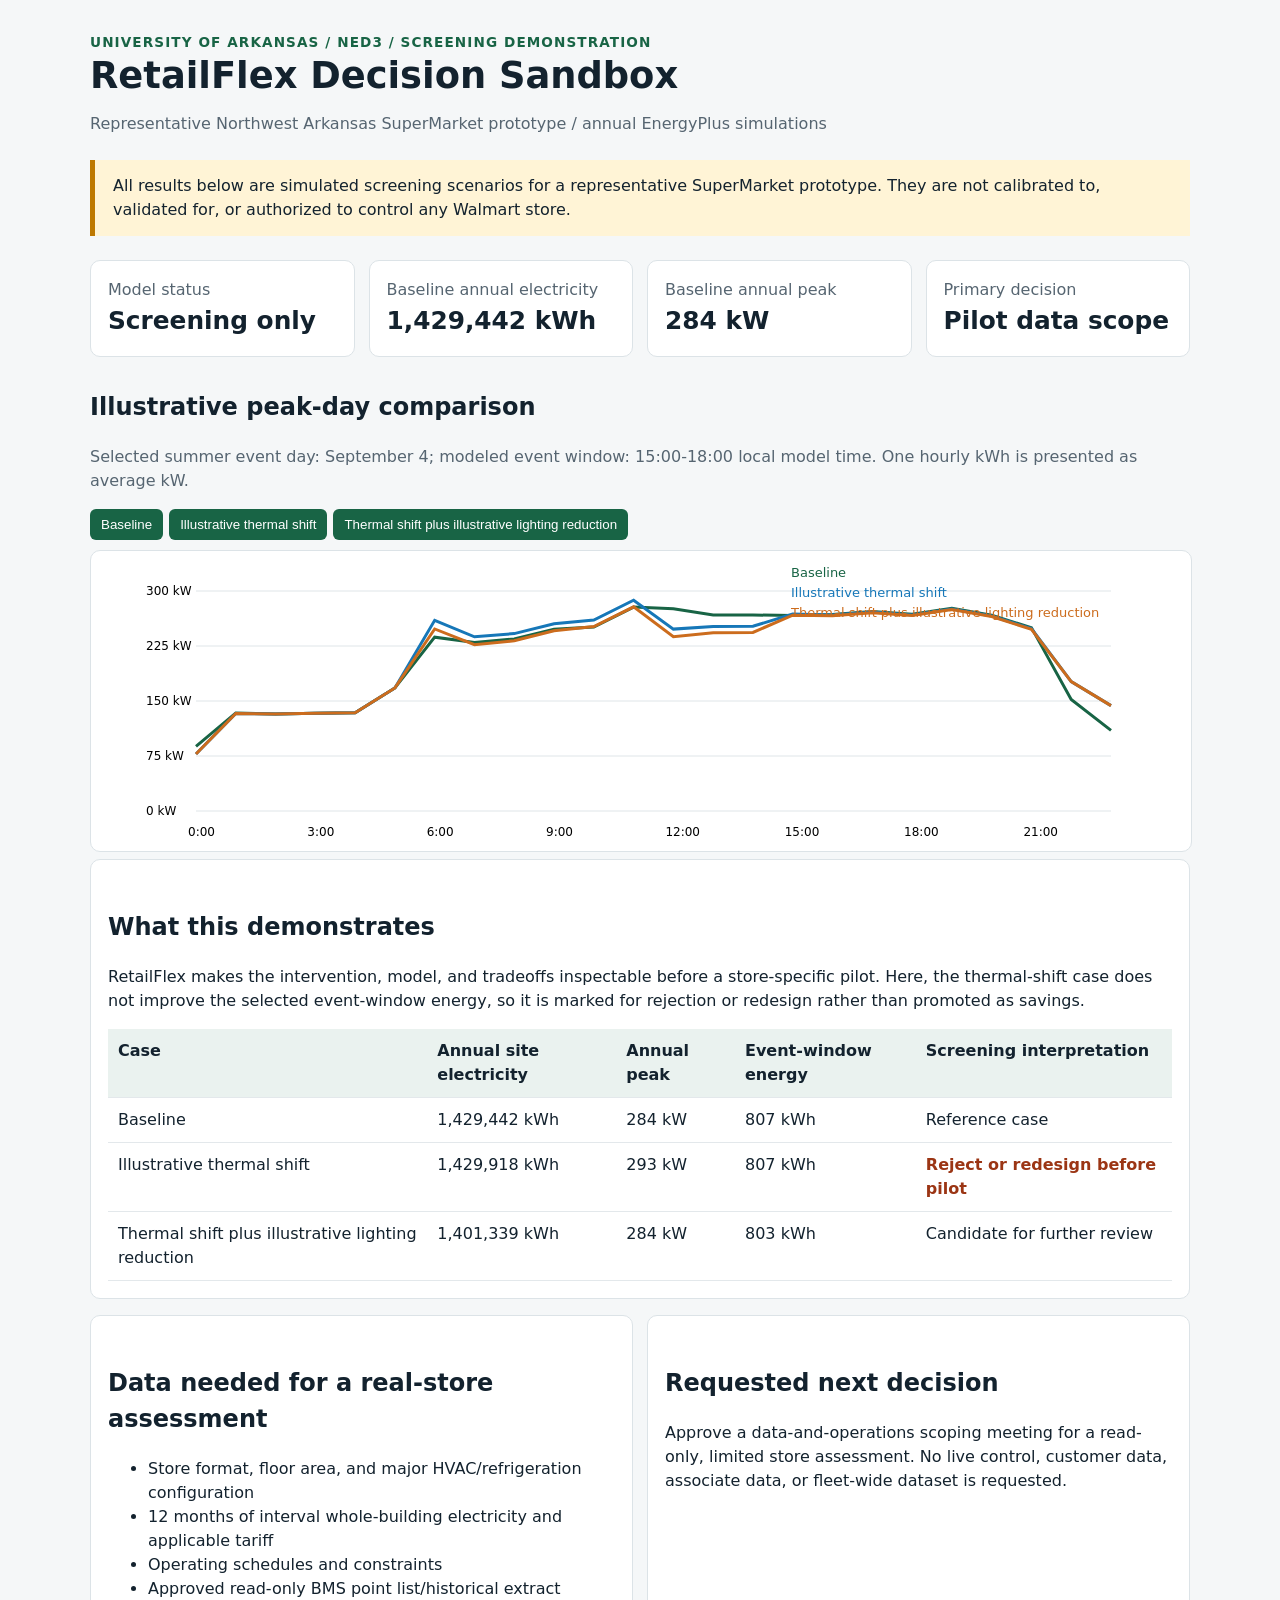
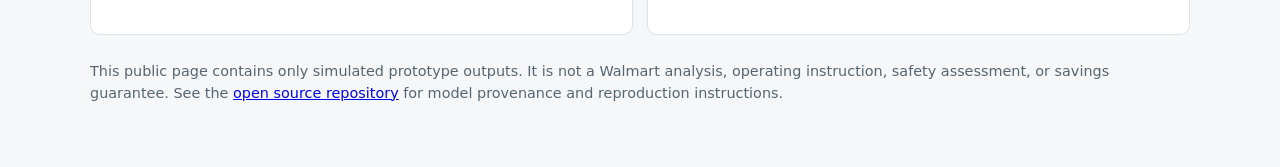
==== docs/index.html @ 2823b142 "Publish RetailFlex demo site" ====
<!doctype html>
<html lang="en">
<head>
  <meta charset="utf-8">
  <meta name="viewport" content="width=device-width, initial-scale=1">
  <title>RetailFlex Decision Sandbox</title>
  <style>
    :root { color-scheme: light; --green:#186445; --ink:#13222e; --muted:#566571; --amber:#fff4d6; }
    body { margin:0; background:#f5f7f8; color:var(--ink); font:16px/1.5 system-ui,sans-serif; }
    main { max-width:1100px; margin:auto; padding:32px 22px 48px; }
    .kicker { color:var(--green); font-size:.85rem; font-weight:700; letter-spacing:.08em; text-transform:uppercase; }
    h1 { font-size:2.3rem; line-height:1.1; margin:.2rem 0; } h2 { margin-top:2rem; }
    .muted { color:var(--muted); } .boundary { background:var(--amber); border-left:5px solid #bd7800; padding:14px 18px; margin:24px 0; }
    .grid { display:grid; grid-template-columns:repeat(auto-fit,minmax(210px,1fr)); gap:14px; }
    .card,.panel { background:#fff; border:1px solid #dce3e7; border-radius:10px; padding:17px; }
    .metric { font-size:1.55rem; font-weight:750; } table { width:100%; border-collapse:collapse; background:white; }
    th,td { padding:10px; vertical-align:top; border-bottom:1px solid #e3e8eb; text-align:left; } th { background:#eaf2ef; }
    .risk { color:#9b3514; font-weight:700; } svg { width:100%; height:300px; background:#fff; border:1px solid #dce3e7; border-radius:10px; }
    button { color:#fff; background:var(--green); border:0; border-radius:6px; padding:8px 11px; margin:0 6px 10px 0; cursor:pointer; }
    button.off { background:#789086; } .footer { color:var(--muted); font-size:.9rem; margin-top:26px; }
  </style>
</head>
<body>
<main>
  <div class="kicker">University of Arkansas / NED3 / screening demonstration</div>
  <h1>RetailFlex Decision Sandbox</h1>
  <p class="muted">Representative Northwest Arkansas SuperMarket prototype / annual EnergyPlus simulations</p>
  <div class="boundary">All results below are simulated screening scenarios for a representative SuperMarket prototype. They are not calibrated to, validated for, or authorized to control any Walmart store.</div>
  <section class="grid" id="cards"></section>
  <h2>Illustrative peak-day comparison</h2>
  <p class="muted">Selected summer event day: September 4; modeled event window: 15:00-18:00 local model time. One hourly kWh is presented as average kW.</p>
  <div id="toggles"></div><svg id="chart" viewBox="0 0 1000 300" role="img" aria-label="Hourly facility electricity comparison"></svg>
  <section class="panel"><h2>What this demonstrates</h2><p>RetailFlex makes the intervention, model, and tradeoffs inspectable before a store-specific pilot. Here, the thermal-shift case does not improve the selected event-window energy, so it is marked for rejection or redesign rather than promoted as savings.</p>
  <table><thead><tr><th>Case</th><th>Annual site electricity</th><th>Annual peak</th><th>Event-window energy</th><th>Screening interpretation</th></tr></thead><tbody id="rows"></tbody></table></section>
  <section class="grid" style="margin-top:16px"><div class="panel"><h2>Data needed for a real-store assessment</h2><ul><li>Store format, floor area, and major HVAC/refrigeration configuration</li><li>12 months of interval whole-building electricity and applicable tariff</li><li>Operating schedules and constraints</li><li>Approved read-only BMS point list/historical extract</li></ul></div><div class="panel"><h2>Requested next decision</h2><p>Approve a data-and-operations scoping meeting for a read-only, limited store assessment. No live control, customer data, associate data, or fleet-wide dataset is requested.</p></div></section>
  <p class="footer">This public page contains only simulated prototype outputs. It is not a Walmart analysis, operating instruction, safety assessment, or savings guarantee. See the <a href="https://github.com/UARK-NED3/RetailFlex-Open">open source repository</a> for model provenance and reproduction instructions.</p>
</main>
<script>
const cases=[
 {id:'baseline',label:'Baseline',annual:1429442.24,peak:284.33,event:806.69,data:[88.25,133.70,132.40,133.21,133.96,167.82,237.03,229.75,234.59,247.85,250.91,278.08,275.76,267.27,267.28,266.54,267.95,272.20,268.40,276.53,266.82,250.04,152.05,109.98]},
 {id:'thermal',label:'Illustrative thermal shift',annual:1429918.24,peak:293.30,event:807.03,data:[77.79,132.96,132.38,133.19,133.95,167.80,260.00,237.53,241.89,255.38,260.46,287.46,248.05,251.48,251.89,268.49,267.34,271.20,267.38,275.57,265.92,248.69,176.48,143.71]},
 {id:'combined',label:'Thermal shift plus illustrative lighting reduction',annual:1401339.09,peak:284.20,event:803.38,data:[77.78,132.93,132.36,133.17,133.93,167.78,248.21,226.69,232.18,245.73,251.45,278.36,237.67,243.05,243.53,267.00,266.20,270.18,266.46,274.73,265.28,247.73,176.45,143.68]}
];
const fmt=n=>n.toLocaleString(undefined,{maximumFractionDigits:0}); const baseline=cases[0]; let shown=new Set(cases.map(x=>x.id));
document.querySelector('#cards').innerHTML=`<div class="card"><div class="muted">Model status</div><div class="metric">Screening only</div></div><div class="card"><div class="muted">Baseline annual electricity</div><div class="metric">${fmt(baseline.annual)} kWh</div></div><div class="card"><div class="muted">Baseline annual peak</div><div class="metric">${fmt(baseline.peak)} kW</div></div><div class="card"><div class="muted">Primary decision</div><div class="metric">Pilot data scope</div></div>`;
const verdict=c=>c.id==='baseline'?'Reference case':c.event<baseline.event?'Candidate for further review':'Reject or redesign before pilot';
document.querySelector('#rows').innerHTML=cases.map(c=>`<tr><td>${c.label}</td><td>${fmt(c.annual)} kWh</td><td>${fmt(c.peak)} kW</td><td>${fmt(c.event)} kWh</td><td class="${verdict(c).startsWith('Reject')?'risk':''}">${verdict(c)}</td></tr>`).join('');
const colors=['#186445','#1677b8','#cc6c1d']; function draw(){document.querySelector('#toggles').innerHTML=cases.map((c,i)=>`<button class="${shown.has(c.id)?'':'off'}" onclick="toggleCase('${c.id}')">${c.label}</button>`).join(''); let svg=''; const max=300; for(let y=0;y<=300;y+=75){let py=260-y/max*220;svg+=`<line x1="55" y1="${py}" x2="970" y2="${py}" stroke="#dfe5e8"/><text x="5" y="${py+4}" font-size="12">${y} kW</text>`} for(let h=0;h<24;h+=3){let x=55+h/23*915;svg+=`<text x="${x-8}" y="285" font-size="12">${h}:00</text>`} cases.forEach((c,i)=>{if(!shown.has(c.id))return;const points=c.data.map((v,h)=>`${55+h/23*915},${260-v/max*220}`).join(' ');svg+=`<polyline points="${points}" fill="none" stroke="${colors[i]}" stroke-width="3"/><text x="650" y="${26+i*20}" fill="${colors[i]}" font-size="13">${c.label}</text>`});document.querySelector('#chart').innerHTML=svg;} window.toggleCase=id=>{shown.has(id)?shown.delete(id):shown.add(id);draw()};draw();
</script>
</body></html>
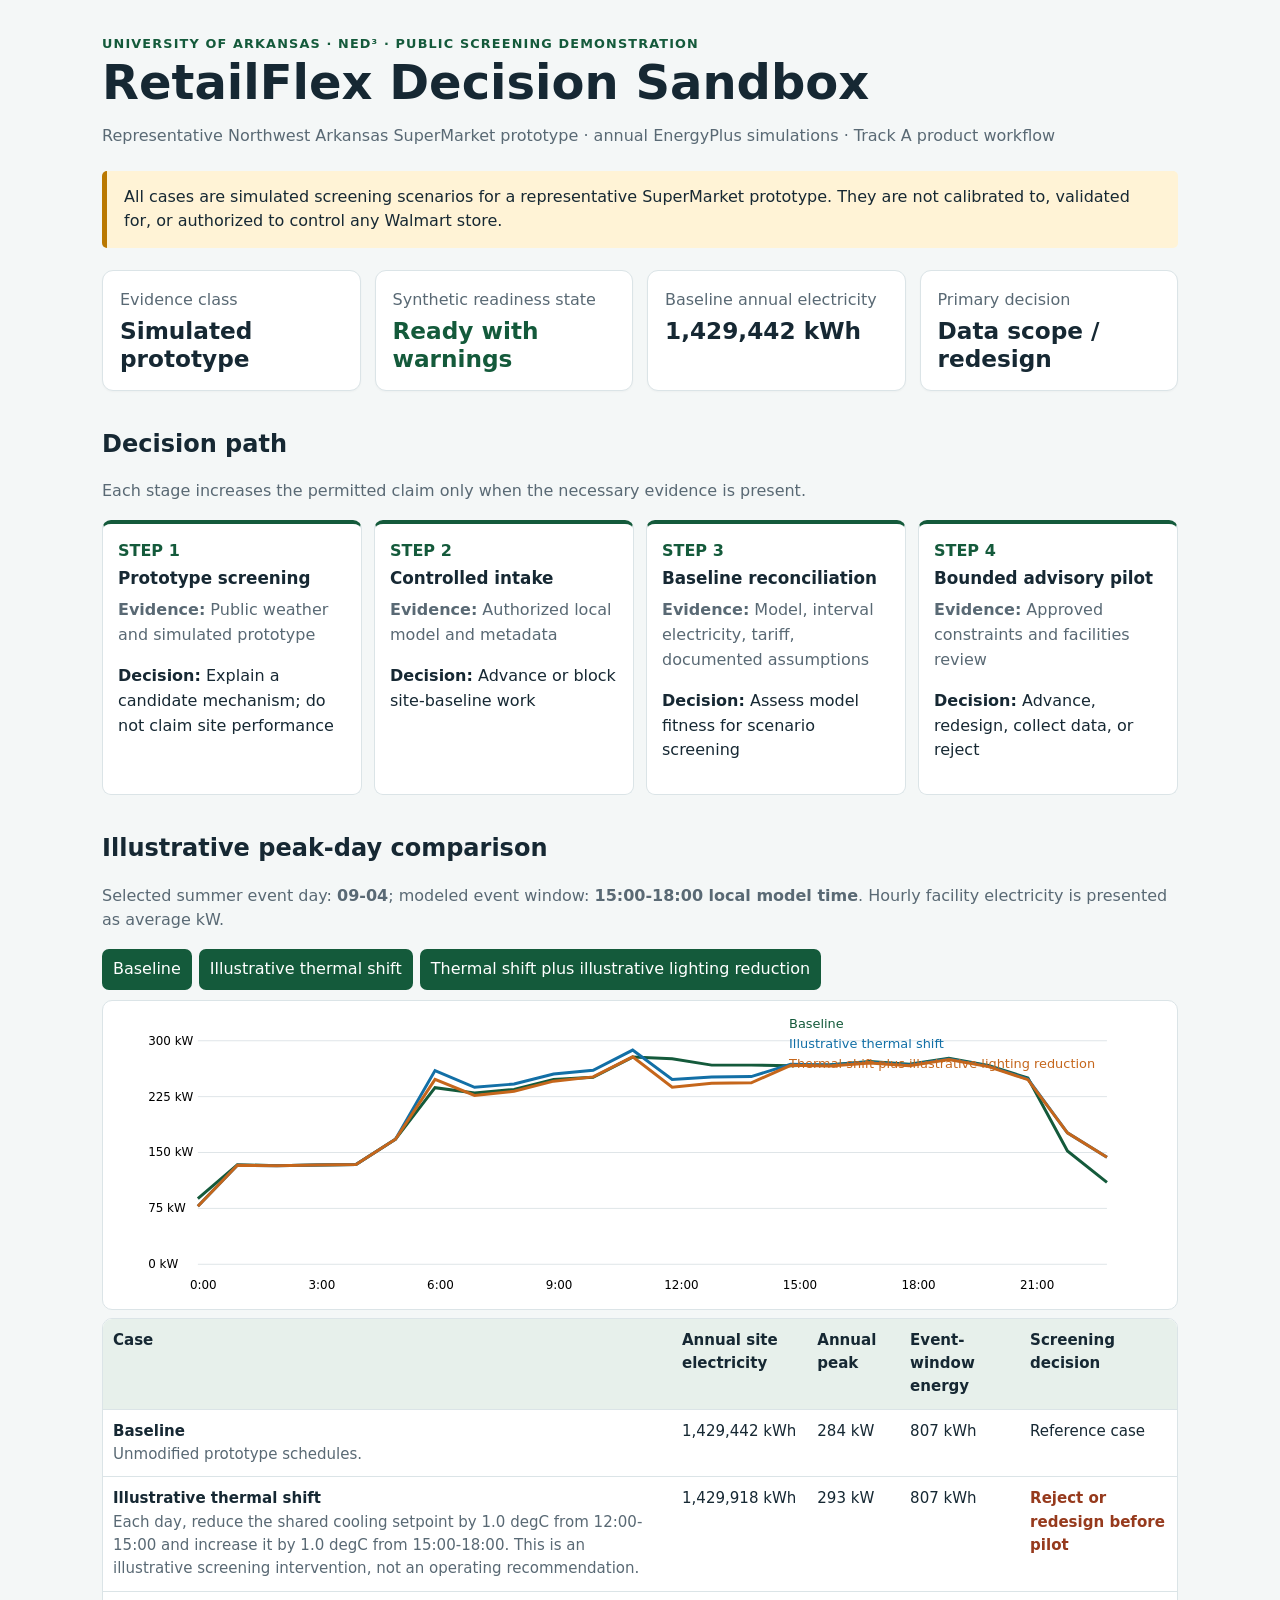
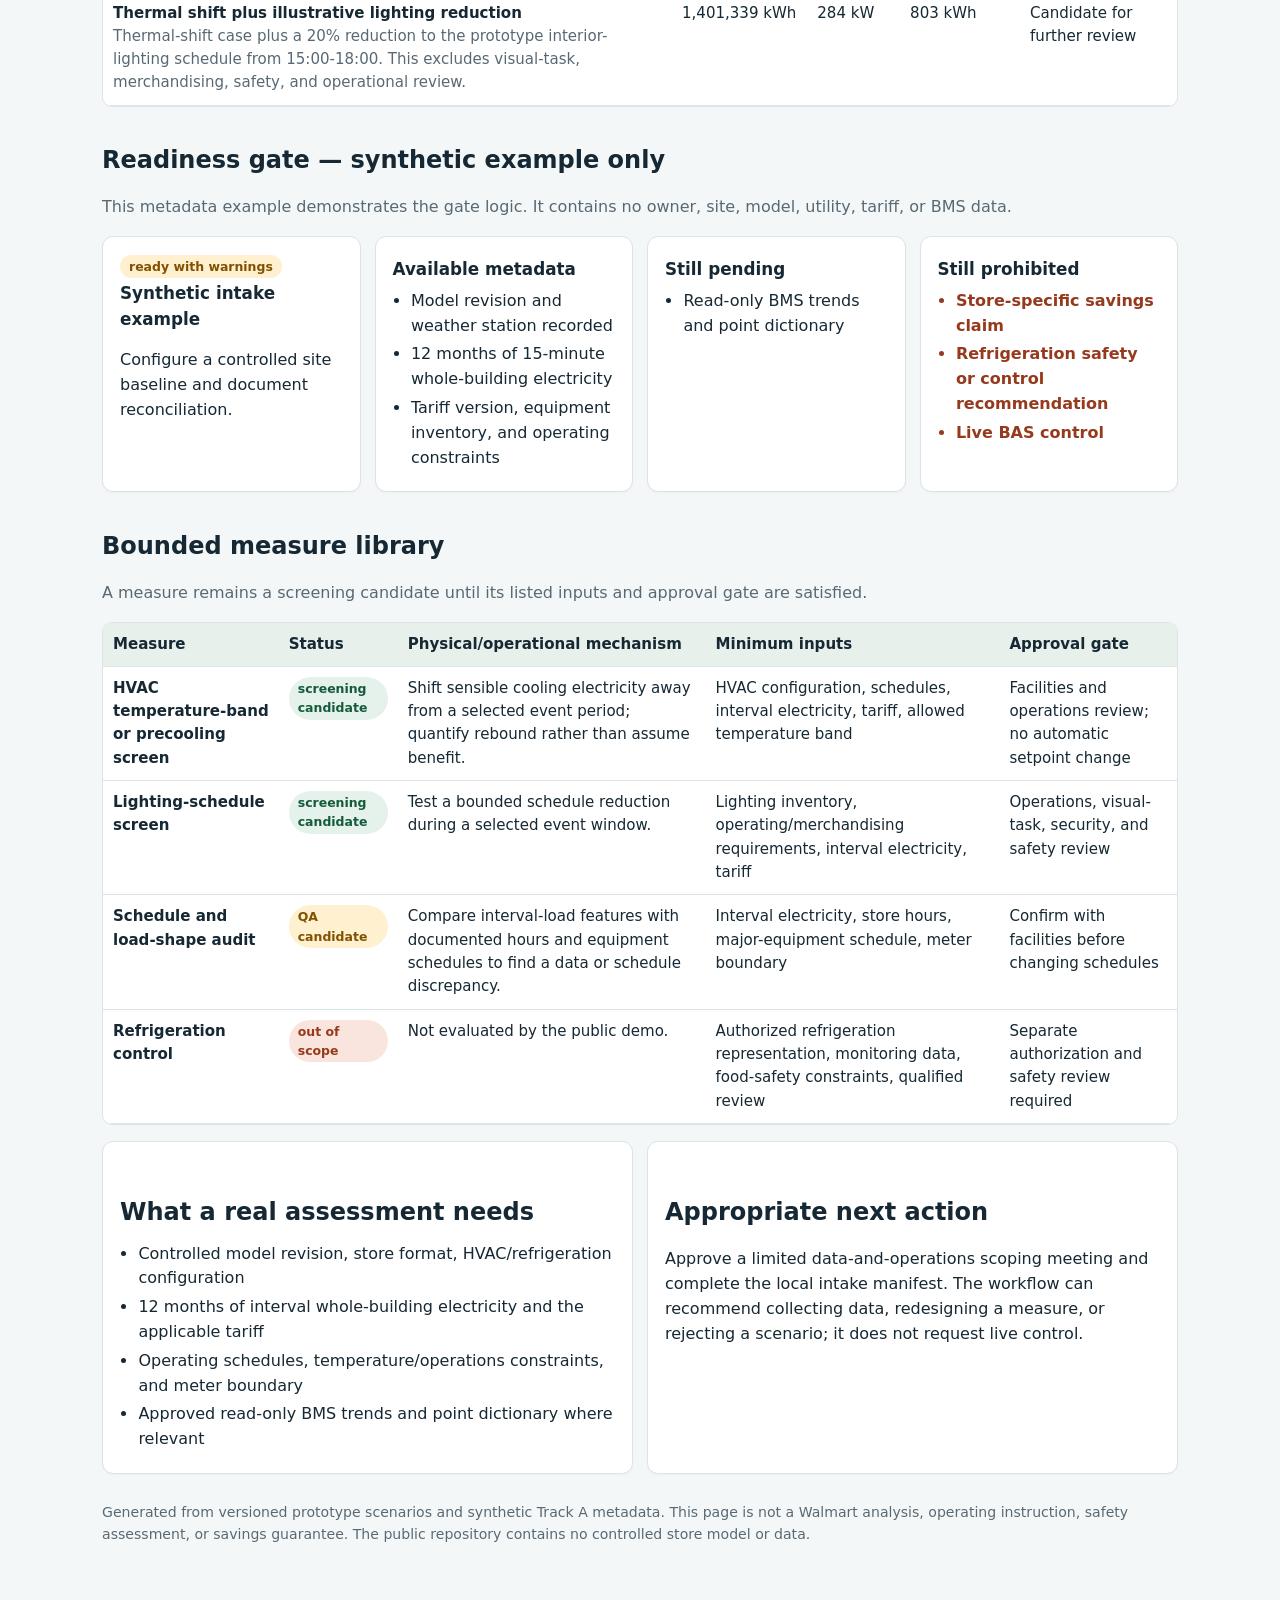
==== commit 4f5e068b: "Add Track A retail decision workflow" ====
--- a/docs/index.html
+++ b/docs/index.html
@@ -1,50 +1,58 @@
 <!doctype html>
 <html lang="en">
 <head>
-  <meta charset="utf-8">
-  <meta name="viewport" content="width=device-width, initial-scale=1">
+  <meta charset="utf-8"><meta name="viewport" content="width=device-width, initial-scale=1">
   <title>RetailFlex Decision Sandbox</title>
   <style>
-    :root { color-scheme: light; --green:#186445; --ink:#13222e; --muted:#566571; --amber:#fff4d6; }
-    body { margin:0; background:#f5f7f8; color:var(--ink); font:16px/1.5 system-ui,sans-serif; }
-    main { max-width:1100px; margin:auto; padding:32px 22px 48px; }
-    .kicker { color:var(--green); font-size:.85rem; font-weight:700; letter-spacing:.08em; text-transform:uppercase; }
-    h1 { font-size:2.3rem; line-height:1.1; margin:.2rem 0; } h2 { margin-top:2rem; }
-    .muted { color:var(--muted); } .boundary { background:var(--amber); border-left:5px solid #bd7800; padding:14px 18px; margin:24px 0; }
-    .grid { display:grid; grid-template-columns:repeat(auto-fit,minmax(210px,1fr)); gap:14px; }
-    .card,.panel { background:#fff; border:1px solid #dce3e7; border-radius:10px; padding:17px; }
-    .metric { font-size:1.55rem; font-weight:750; } table { width:100%; border-collapse:collapse; background:white; }
-    th,td { padding:10px; vertical-align:top; border-bottom:1px solid #e3e8eb; text-align:left; } th { background:#eaf2ef; }
-    .risk { color:#9b3514; font-weight:700; } svg { width:100%; height:300px; background:#fff; border:1px solid #dce3e7; border-radius:10px; }
-    button { color:#fff; background:var(--green); border:0; border-radius:6px; padding:8px 11px; margin:0 6px 10px 0; cursor:pointer; }
-    button.off { background:#789086; } .footer { color:var(--muted); font-size:.9rem; margin-top:26px; }
+    :root { --green:#145a3b; --blue:#126fa6; --ink:#162833; --muted:#596974; --line:#dbe4e7; --paper:#f4f7f7; --amber:#fff3d6; --red:#963a1d; }
+    * { box-sizing:border-box } body { margin:0; background:var(--paper); color:var(--ink); font:16px/1.55 system-ui,-apple-system,Segoe UI,sans-serif; }
+    main { max-width:1120px; margin:auto; padding:34px 22px 56px; } .kicker { color:var(--green); font-size:.8rem; font-weight:800; letter-spacing:.09em; text-transform:uppercase; }
+    h1 { font-size:clamp(2rem,5vw,3rem); line-height:1.05; margin:.22rem 0 .5rem; } h2 { margin:2.2rem 0 .65rem; } h3 { margin:.1rem 0 .45rem; font-size:1.05rem; }
+    .muted { color:var(--muted) } .boundary { margin:22px 0; padding:14px 17px; background:var(--amber); border-left:5px solid #ba7800; border-radius:5px; }
+    .grid { display:grid; grid-template-columns:repeat(auto-fit,minmax(210px,1fr)); gap:14px; } .card,.panel { background:#fff; border:1px solid var(--line); border-radius:11px; padding:17px; box-shadow:0 1px 2px #13222e08; }
+    .metric { font-size:1.45rem; font-weight:780; line-height:1.2; margin-top:4px; } .good { color:var(--green) } .risk { color:var(--red); font-weight:750; } .tag { display:inline-block; border-radius:999px; padding:2px 9px; background:#e5f1eb; color:var(--green); font-size:.78rem; font-weight:750; }
+    .tag.warn { background:#fff1d0; color:#815000 } .tag.no { background:#f9e5dd; color:var(--red) } .steps { display:grid; grid-template-columns:repeat(auto-fit,minmax(220px,1fr)); gap:12px; counter-reset:step; }
+    .step { background:#fff; border-top:4px solid var(--green); border-radius:9px; padding:15px; border-left:1px solid var(--line); border-right:1px solid var(--line); border-bottom:1px solid var(--line); } .num { color:var(--green); font-weight:800; }
+    table { width:100%; border-collapse:collapse; background:#fff; font-size:.94rem; } th,td { padding:10px; vertical-align:top; border-bottom:1px solid var(--line); text-align:left; } th { background:#e7f0eb; } .table-wrap { overflow-x:auto; border:1px solid var(--line); border-radius:10px; }
+    svg { width:100%; height:310px; background:#fff; border:1px solid var(--line); border-radius:10px; } button { color:#fff; background:var(--green); border:0; border-radius:7px; padding:8px 11px; margin:0 7px 10px 0; cursor:pointer; font:inherit; } button.off { background:#80958a; }
+    ul { margin:.45rem 0 0; padding-left:1.15rem } li { margin:.25rem 0 } .footer { color:var(--muted); font-size:.88rem; margin-top:28px; } a { color:var(--blue); } @media print { body{background:#fff}.boundary,.card,.panel,.step{box-shadow:none}button{display:none} }
   </style>
 </head>
-<body>
-<main>
-  <div class="kicker">University of Arkansas / NED3 / screening demonstration</div>
+<body><main>
+  <div class="kicker">University of Arkansas · NED³ · public screening demonstration</div>
   <h1>RetailFlex Decision Sandbox</h1>
-  <p class="muted">Representative Northwest Arkansas SuperMarket prototype / annual EnergyPlus simulations</p>
-  <div class="boundary">All results below are simulated screening scenarios for a representative SuperMarket prototype. They are not calibrated to, validated for, or authorized to control any Walmart store.</div>
+  <p class="muted">Representative Northwest Arkansas SuperMarket prototype · annual EnergyPlus simulations · Track A product workflow</p>
+  <div class="boundary" id="boundary"></div>
   <section class="grid" id="cards"></section>
+
+  <h2>Decision path</h2>
+  <p class="muted">Each stage increases the permitted claim only when the necessary evidence is present.</p>
+  <section class="steps" id="workflow"></section>
+
   <h2>Illustrative peak-day comparison</h2>
-  <p class="muted">Selected summer event day: September 4; modeled event window: 15:00-18:00 local model time. One hourly kWh is presented as average kW.</p>
-  <div id="toggles"></div><svg id="chart" viewBox="0 0 1000 300" role="img" aria-label="Hourly facility electricity comparison"></svg>
-  <section class="panel"><h2>What this demonstrates</h2><p>RetailFlex makes the intervention, model, and tradeoffs inspectable before a store-specific pilot. Here, the thermal-shift case does not improve the selected event-window energy, so it is marked for rejection or redesign rather than promoted as savings.</p>
-  <table><thead><tr><th>Case</th><th>Annual site electricity</th><th>Annual peak</th><th>Event-window energy</th><th>Screening interpretation</th></tr></thead><tbody id="rows"></tbody></table></section>
-  <section class="grid" style="margin-top:16px"><div class="panel"><h2>Data needed for a real-store assessment</h2><ul><li>Store format, floor area, and major HVAC/refrigeration configuration</li><li>12 months of interval whole-building electricity and applicable tariff</li><li>Operating schedules and constraints</li><li>Approved read-only BMS point list/historical extract</li></ul></div><div class="panel"><h2>Requested next decision</h2><p>Approve a data-and-operations scoping meeting for a read-only, limited store assessment. No live control, customer data, associate data, or fleet-wide dataset is requested.</p></div></section>
-  <p class="footer">This public page contains only simulated prototype outputs. It is not a Walmart analysis, operating instruction, safety assessment, or savings guarantee. See the <a href="https://github.com/UARK-NED3/RetailFlex-Open">open source repository</a> for model provenance and reproduction instructions.</p>
+  <p class="muted">Selected summer event day: <strong id="day"></strong>; modeled event window: <strong id="window"></strong>. Hourly facility electricity is presented as average kW.</p>
+  <div id="toggles"></div><svg id="chart" viewBox="0 0 1000 310" role="img" aria-label="Hourly facility electricity comparison"></svg>
+  <div class="table-wrap"><table><thead><tr><th>Case</th><th>Annual site electricity</th><th>Annual peak</th><th>Event-window energy</th><th>Screening decision</th></tr></thead><tbody id="scenarioRows"></tbody></table></div>
+
+  <h2>Readiness gate — synthetic example only</h2>
+  <p class="muted">This metadata example demonstrates the gate logic. It contains no owner, site, model, utility, tariff, or BMS data.</p>
+  <section class="grid" id="readiness"></section>
+
+  <h2>Bounded measure library</h2>
+  <p class="muted">A measure remains a screening candidate until its listed inputs and approval gate are satisfied.</p>
+  <div class="table-wrap"><table><thead><tr><th>Measure</th><th>Status</th><th>Physical/operational mechanism</th><th>Minimum inputs</th><th>Approval gate</th></tr></thead><tbody id="measures"></tbody></table></div>
+
+  <section class="grid" style="margin-top:16px"><div class="panel"><h2>What a real assessment needs</h2><ul><li>Controlled model revision, store format, HVAC/refrigeration configuration</li><li>12 months of interval whole-building electricity and the applicable tariff</li><li>Operating schedules, temperature/operations constraints, and meter boundary</li><li>Approved read-only BMS trends and point dictionary where relevant</li></ul></div><div class="panel"><h2>Appropriate next action</h2><p>Approve a limited data-and-operations scoping meeting and complete the local intake manifest. The workflow can recommend collecting data, redesigning a measure, or rejecting a scenario; it does not request live control.</p></div></section>
+  <p class="footer">Generated from versioned prototype scenarios and synthetic Track A metadata. This page is not a Walmart analysis, operating instruction, safety assessment, or savings guarantee. The public repository contains no controlled store model or data.</p>
 </main>
 <script>
-const cases=[
- {id:'baseline',label:'Baseline',annual:1429442.24,peak:284.33,event:806.69,data:[88.25,133.70,132.40,133.21,133.96,167.82,237.03,229.75,234.59,247.85,250.91,278.08,275.76,267.27,267.28,266.54,267.95,272.20,268.40,276.53,266.82,250.04,152.05,109.98]},
- {id:'thermal',label:'Illustrative thermal shift',annual:1429918.24,peak:293.30,event:807.03,data:[77.79,132.96,132.38,133.19,133.95,167.80,260.00,237.53,241.89,255.38,260.46,287.46,248.05,251.48,251.89,268.49,267.34,271.20,267.38,275.57,265.92,248.69,176.48,143.71]},
- {id:'combined',label:'Thermal shift plus illustrative lighting reduction',annual:1401339.09,peak:284.20,event:803.38,data:[77.78,132.93,132.36,133.17,133.93,167.78,248.21,226.69,232.18,245.73,251.45,278.36,237.67,243.05,243.53,267.00,266.20,270.18,266.46,274.73,265.28,247.73,176.45,143.68]}
-];
-const fmt=n=>n.toLocaleString(undefined,{maximumFractionDigits:0}); const baseline=cases[0]; let shown=new Set(cases.map(x=>x.id));
-document.querySelector('#cards').innerHTML=`<div class="card"><div class="muted">Model status</div><div class="metric">Screening only</div></div><div class="card"><div class="muted">Baseline annual electricity</div><div class="metric">${fmt(baseline.annual)} kWh</div></div><div class="card"><div class="muted">Baseline annual peak</div><div class="metric">${fmt(baseline.peak)} kW</div></div><div class="card"><div class="muted">Primary decision</div><div class="metric">Pilot data scope</div></div>`;
-const verdict=c=>c.id==='baseline'?'Reference case':c.event<baseline.event?'Candidate for further review':'Reject or redesign before pilot';
-document.querySelector('#rows').innerHTML=cases.map(c=>`<tr><td>${c.label}</td><td>${fmt(c.annual)} kWh</td><td>${fmt(c.peak)} kW</td><td>${fmt(c.event)} kWh</td><td class="${verdict(c).startsWith('Reject')?'risk':''}">${verdict(c)}</td></tr>`).join('');
-const colors=['#186445','#1677b8','#cc6c1d']; function draw(){document.querySelector('#toggles').innerHTML=cases.map((c,i)=>`<button class="${shown.has(c.id)?'':'off'}" onclick="toggleCase('${c.id}')">${c.label}</button>`).join(''); let svg=''; const max=300; for(let y=0;y<=300;y+=75){let py=260-y/max*220;svg+=`<line x1="55" y1="${py}" x2="970" y2="${py}" stroke="#dfe5e8"/><text x="5" y="${py+4}" font-size="12">${y} kW</text>`} for(let h=0;h<24;h+=3){let x=55+h/23*915;svg+=`<text x="${x-8}" y="285" font-size="12">${h}:00</text>`} cases.forEach((c,i)=>{if(!shown.has(c.id))return;const points=c.data.map((v,h)=>`${55+h/23*915},${260-v/max*220}`).join(' ');svg+=`<polyline points="${points}" fill="none" stroke="${colors[i]}" stroke-width="3"/><text x="650" y="${26+i*20}" fill="${colors[i]}" font-size="13">${c.label}</text>`});document.querySelector('#chart').innerHTML=svg;} window.toggleCase=id=>{shown.has(id)?shown.delete(id):shown.add(id);draw()};draw();
-</script>
-</body></html>
+const d={"schema_version":"0.1.0","evidence_class":"simulated_screening","claim_boundary":"All cases are simulated screening scenarios for a representative SuperMarket prototype. They are not calibrated to, validated for, or authorized to control any Walmart store.","event_day":"09-04","event_window":"15:00-18:00 local model time","summaries":{"baseline":{"id":"baseline","label":"Baseline","description":"Unmodified prototype schedules.","annual_site_kwh":1429442.2385236416,"annual_peak_kw":284.3347507652194,"event_window_kwh":806.6900214908632,"event_day_hourly_kw":[{"hour":0,"kw":88.24962179710867},{"hour":1,"kw":133.69975288506575},{"hour":2,"kw":132.3963281115537},{"hour":3,"kw":133.20621645905914},{"hour":4,"kw":133.96319061485715},{"hour":5,"kw":167.82090044820785},{"hour":6,"kw":237.02501605264007},{"hour":7,"kw":229.7500212281658},{"hour":8,"kw":234.59481665743616},{"hour":9,"kw":247.84959247097828},{"hour":10,"kw":250.9132226174475},{"hour":11,"kw":278.08163379747515},{"hour":12,"kw":275.75769022640986},{"hour":13,"kw":267.2697221884451},{"hour":14,"kw":267.277377664394},{"hour":15,"kw":266.542644295609},{"hour":16,"kw":267.94751411680744},{"hour":17,"kw":272.1998630784467},{"hour":18,"kw":268.40465482505584},{"hour":19,"kw":276.52935400150795},{"hour":20,"kw":266.82209238056333},{"hour":21,"kw":250.04350898093685},{"hour":22,"kw":152.04997936931247},{"hour":23,"kw":109.98228443474477}]},"thermal_shift":{"id":"thermal_shift","label":"Illustrative thermal shift","description":"Each day, reduce the shared cooling setpoint by 1.0 degC from 12:00-15:00 and increase it by 1.0 degC from 15:00-18:00. This is an illustrative screening intervention, not an operating recommendation.","annual_site_kwh":1429918.243198524,"annual_peak_kw":293.304633808448,"event_window_kwh":807.029138991719,"event_day_hourly_kw":[{"hour":0,"kw":77.78588300979845},{"hour":1,"kw":132.96000369956454},{"hour":2,"kw":132.38053895516538},{"hour":3,"kw":133.19138510974463},{"hour":4,"kw":133.94763090157488},{"hour":5,"kw":167.80486528027714},{"hour":6,"kw":259.999968192814},{"hour":7,"kw":237.53040656269457},{"hour":8,"kw":241.89286753894785},{"hour":9,"kw":255.38108090630325},{"hour":10,"kw":260.46121496030435},{"hour":11,"kw":287.460508669702},{"hour":12,"kw":248.04680894231504},{"hour":13,"kw":251.48302253127912},{"hour":14,"kw":251.8875877363319},{"hour":15,"kw":268.4923676465932},{"hour":16,"kw":267.3366605826892},{"hour":17,"kw":271.2001107624367},{"hour":18,"kw":267.37648645356023},{"hour":19,"kw":275.57299014458596},{"hour":20,"kw":265.9248411936021},{"hour":21,"kw":248.68971759215935},{"hour":22,"kw":176.47767920095703},{"hour":23,"kw":143.7145892905659}]},"thermal_shift_lighting":{"id":"thermal_shift_lighting","label":"Thermal shift plus illustrative lighting reduction","description":"Thermal-shift case plus a 20% reduction to the prototype interior-lighting schedule from 15:00-18:00. This excludes visual-task, merchandising, safety, and operational review.","annual_site_kwh":1401339.09171478,"annual_peak_kw":284.19941982037346,"event_window_kwh":803.3842090536973,"event_day_hourly_kw":[{"hour":0,"kw":77.78086732878205},{"hour":1,"kw":132.931805384594},{"hour":2,"kw":132.36019702232633},{"hour":3,"kw":133.17181843272954},{"hour":4,"kw":133.9275860736643},{"hour":5,"kw":167.7843375833027},{"hour":6,"kw":248.20976170536602},{"hour":7,"kw":226.69341098605966},{"hour":8,"kw":232.18481543169884},{"hour":9,"kw":245.73402079654747},{"hour":10,"kw":251.4501984162289},{"hour":11,"kw":278.3573747061361},{"hour":12,"kw":237.66507276416985},{"hour":13,"kw":243.05091053257945},{"hour":14,"kw":243.5267750176696},{"hour":15,"kw":267.0016822568519},{"hour":16,"kw":266.1990110107544},{"hour":17,"kw":270.18351578609105},{"hour":18,"kw":266.45522841044715},{"hour":19,"kw":274.7279579668047},{"hour":20,"kw":265.2750488684644},{"hour":21,"kw":247.7295686800423},{"hour":22,"kw":176.44679776029017},{"hour":23,"kw":143.68145482605195}]}}}; const t={"schema_version":"0.1.0","evidence_class":"synthetic_metadata_and_simulated_prototype_outputs","readiness_example":{"label":"Synthetic intake example","status":"ready_with_warnings","next_step":"Configure a controlled site baseline and document reconciliation.","available":["Model revision and weather station recorded","12 months of 15-minute whole-building electricity","Tariff version, equipment inventory, and operating constraints"],"pending":["Read-only BMS trends and point dictionary"],"blocked_actions":["Store-specific savings claim","Refrigeration safety or control recommendation","Live BAS control"]},"workflow":[{"step":"1","title":"Prototype screening","evidence":"Public weather and simulated prototype","decision":"Explain a candidate mechanism; do not claim site performance"},{"step":"2","title":"Controlled intake","evidence":"Authorized local model and metadata","decision":"Advance or block site-baseline work"},{"step":"3","title":"Baseline reconciliation","evidence":"Model, interval electricity, tariff, documented assumptions","decision":"Assess model fitness for scenario screening"},{"step":"4","title":"Bounded advisory pilot","evidence":"Approved constraints and facilities review","decision":"Advance, redesign, collect data, or reject"}],"measure_library":[{"name":"HVAC temperature-band or precooling screen","state":"screening candidate","mechanism":"Shift sensible cooling electricity away from a selected event period; quantify rebound rather than assume benefit.","minimum_inputs":"HVAC configuration, schedules, interval electricity, tariff, allowed temperature band","approval_gate":"Facilities and operations review; no automatic setpoint change"},{"name":"Lighting-schedule screen","state":"screening candidate","mechanism":"Test a bounded schedule reduction during a selected event window.","minimum_inputs":"Lighting inventory, operating/merchandising requirements, interval electricity, tariff","approval_gate":"Operations, visual-task, security, and safety review"},{"name":"Schedule and load-shape audit","state":"QA candidate","mechanism":"Compare interval-load features with documented hours and equipment schedules to find a data or schedule discrepancy.","minimum_inputs":"Interval electricity, store hours, major-equipment schedule, meter boundary","approval_gate":"Confirm with facilities before changing schedules"},{"name":"Refrigeration control","state":"out of scope","mechanism":"Not evaluated by the public demo.","minimum_inputs":"Authorized refrigeration representation, monitoring data, food-safety constraints, qualified review","approval_gate":"Separate authorization and safety review required"}]}; const s=Object.values(d.summaries); const base=d.summaries.baseline;
+const fmt=n=>n.toLocaleString(undefined,{maximumFractionDigits:0}); const verdict=x=>x.id==='baseline'?'Reference case':x.event_window_kwh<base.event_window_kwh?'Candidate for further review':'Reject or redesign before pilot';
+document.querySelector('#boundary').textContent=d.claim_boundary; document.querySelector('#day').textContent=d.event_day; document.querySelector('#window').textContent=d.event_window;
+document.querySelector('#cards').innerHTML=`<div class="card"><div class="muted">Evidence class</div><div class="metric">Simulated prototype</div></div><div class="card"><div class="muted">Synthetic readiness state</div><div class="metric good">Ready with warnings</div></div><div class="card"><div class="muted">Baseline annual electricity</div><div class="metric">${fmt(base.annual_site_kwh)} kWh</div></div><div class="card"><div class="muted">Primary decision</div><div class="metric">Data scope / redesign</div></div>`;
+document.querySelector('#workflow').innerHTML=t.workflow.map(x=>`<article class="step"><div class="num">STEP ${x.step}</div><h3>${x.title}</h3><div class="muted"><strong>Evidence:</strong> ${x.evidence}</div><p><strong>Decision:</strong> ${x.decision}</p></article>`).join('');
+document.querySelector('#scenarioRows').innerHTML=s.map(x=>`<tr><td><strong>${x.label}</strong><br><span class="muted">${x.description}</span></td><td>${fmt(x.annual_site_kwh)} kWh</td><td>${fmt(x.annual_peak_kw)} kW</td><td>${fmt(x.event_window_kwh)} kWh</td><td class="${verdict(x).startsWith('Reject')?'risk':''}">${verdict(x)}</td></tr>`).join('');
+const r=t.readiness_example; document.querySelector('#readiness').innerHTML=`<div class="card"><span class="tag warn">${r.status.replaceAll('_',' ')}</span><h3>${r.label}</h3><p>${r.next_step}</p></div><div class="card"><h3>Available metadata</h3><ul>${r.available.map(x=>`<li>${x}</li>`).join('')}</ul></div><div class="card"><h3>Still pending</h3><ul>${r.pending.map(x=>`<li>${x}</li>`).join('')}</ul></div><div class="card"><h3>Still prohibited</h3><ul>${r.blocked_actions.map(x=>`<li class="risk">${x}</li>`).join('')}</ul></div>`;
+document.querySelector('#measures').innerHTML=t.measure_library.map(x=>`<tr><td><strong>${x.name}</strong></td><td><span class="tag ${x.state==='out of scope'?'no':x.state==='QA candidate'?'warn':''}">${x.state}</span></td><td>${x.mechanism}</td><td>${x.minimum_inputs}</td><td>${x.approval_gate}</td></tr>`).join('');
+const colors=['#145a3b','#126fa6','#c5661b']; let shown=new Set(s.map(x=>x.id)); function draw(){document.querySelector('#toggles').innerHTML=s.map((x,i)=>`<button class="${shown.has(x.id)?'':'off'}" onclick="toggleCase('${x.id}')">${x.label}</button>`).join(''); const all=s.flatMap(x=>x.event_day_hourly_kw.map(p=>p.kw)); const max=Math.ceil(Math.max(...all)/20)*20; let out=''; for(let y=0;y<=max;y+=max/4){const py=265-y/max*225;out+=`<line x1="55" y1="${py}" x2="970" y2="${py}" stroke="#dfe5e8"/><text x="5" y="${py+4}" font-size="12">${Math.round(y)} kW</text>`} for(let h=0;h<24;h+=3){const x=55+h/23*915;out+=`<text x="${x-8}" y="290" font-size="12">${h}:00</text>`} s.forEach((x,i)=>{if(!shown.has(x.id))return;const pts=x.event_day_hourly_kw.map(p=>`${55+p.hour/23*915},${265-p.kw/max*225}`).join(' ');out+=`<polyline points="${pts}" fill="none" stroke="${colors[i]}" stroke-width="3"/><text x="650" y="${27+i*20}" fill="${colors[i]}" font-size="13">${x.label}</text>`}); document.querySelector('#chart').innerHTML=out;} window.toggleCase=id=>{shown.has(id)?shown.delete(id):shown.add(id);draw()}; draw();
+</script></body></html>
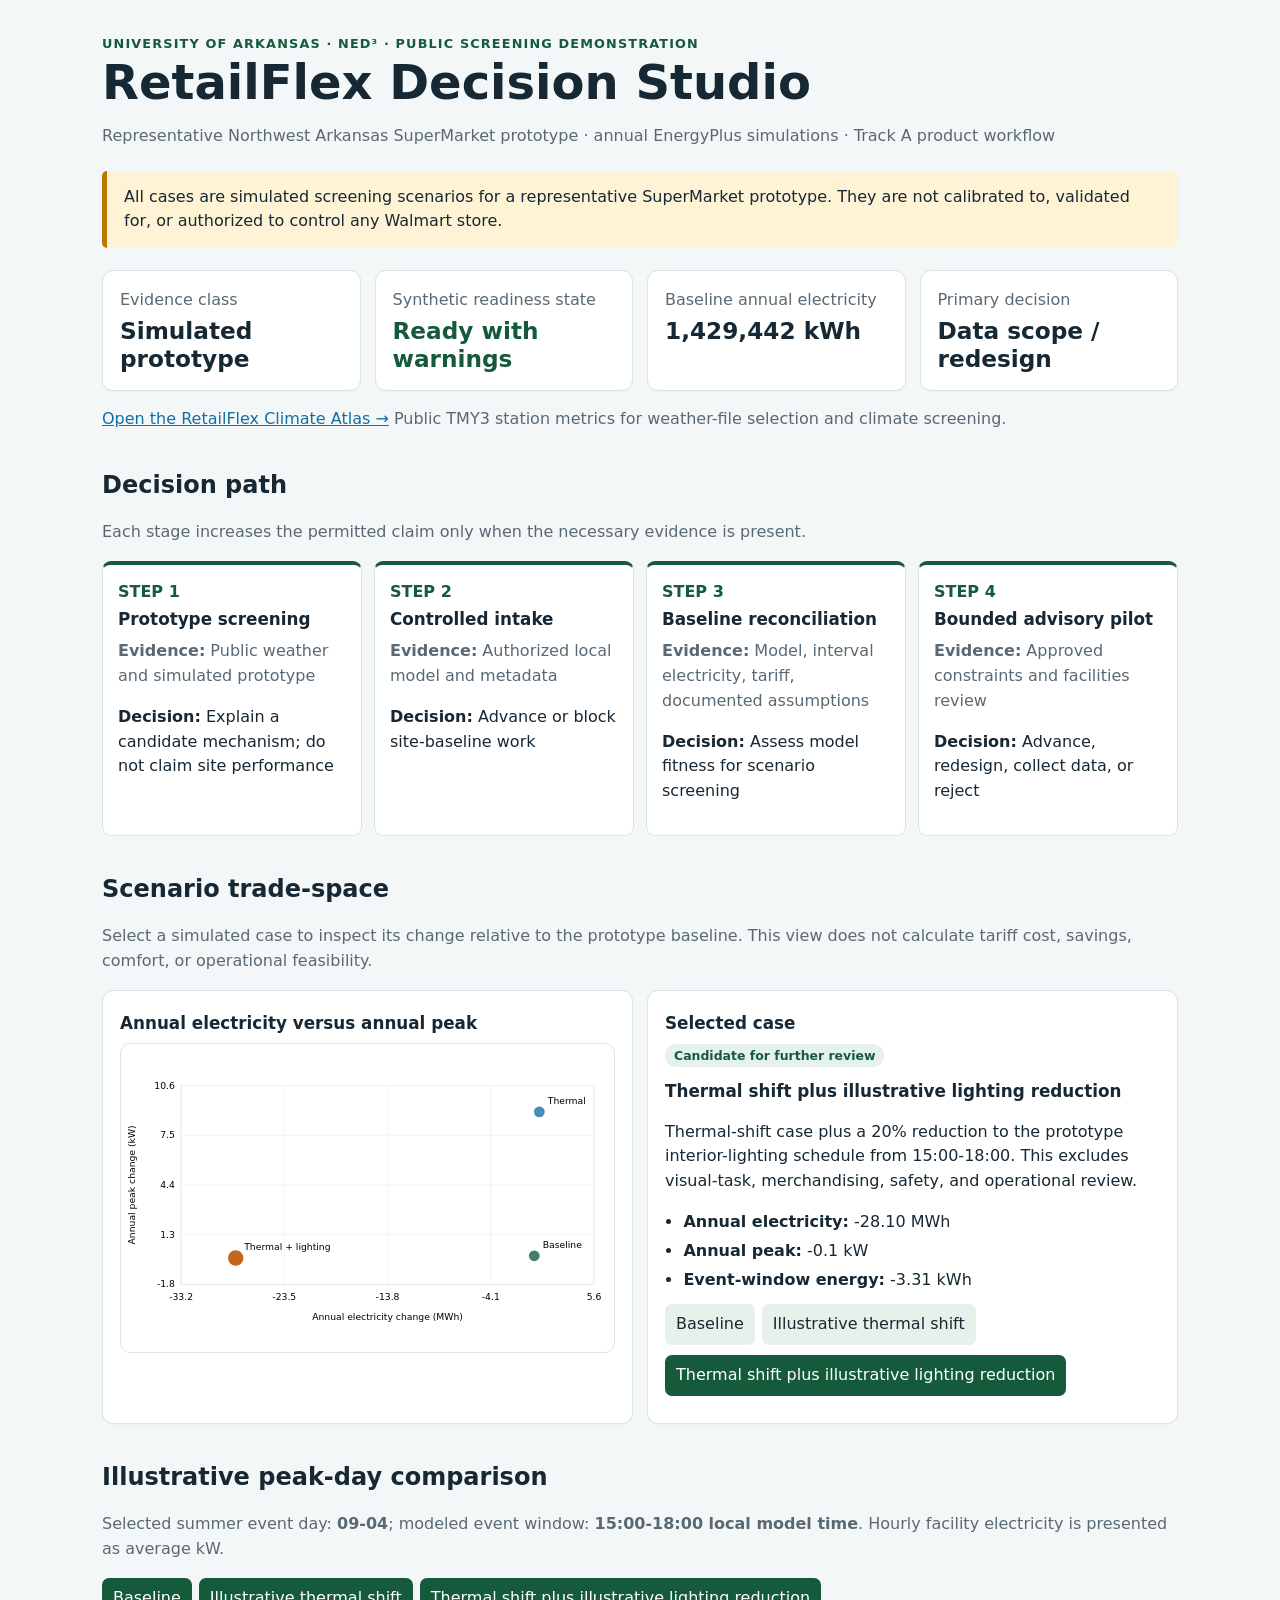
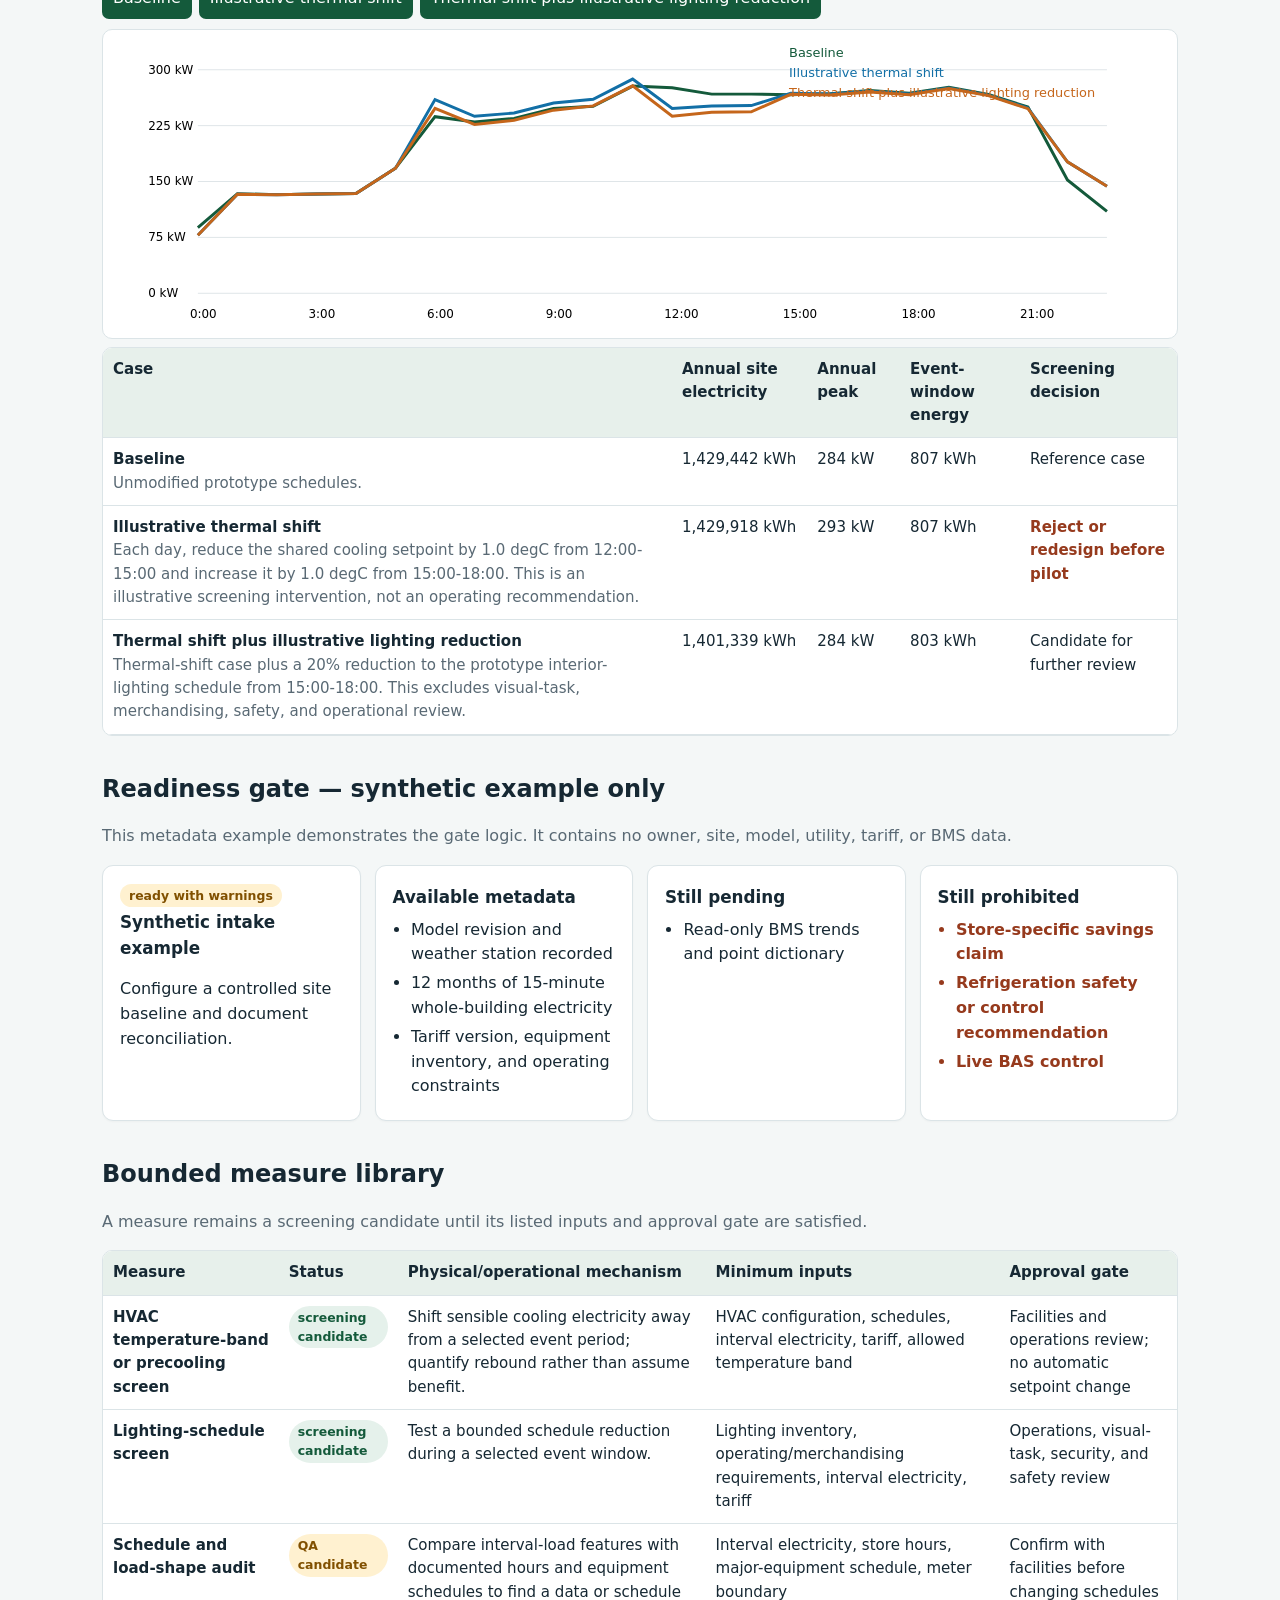
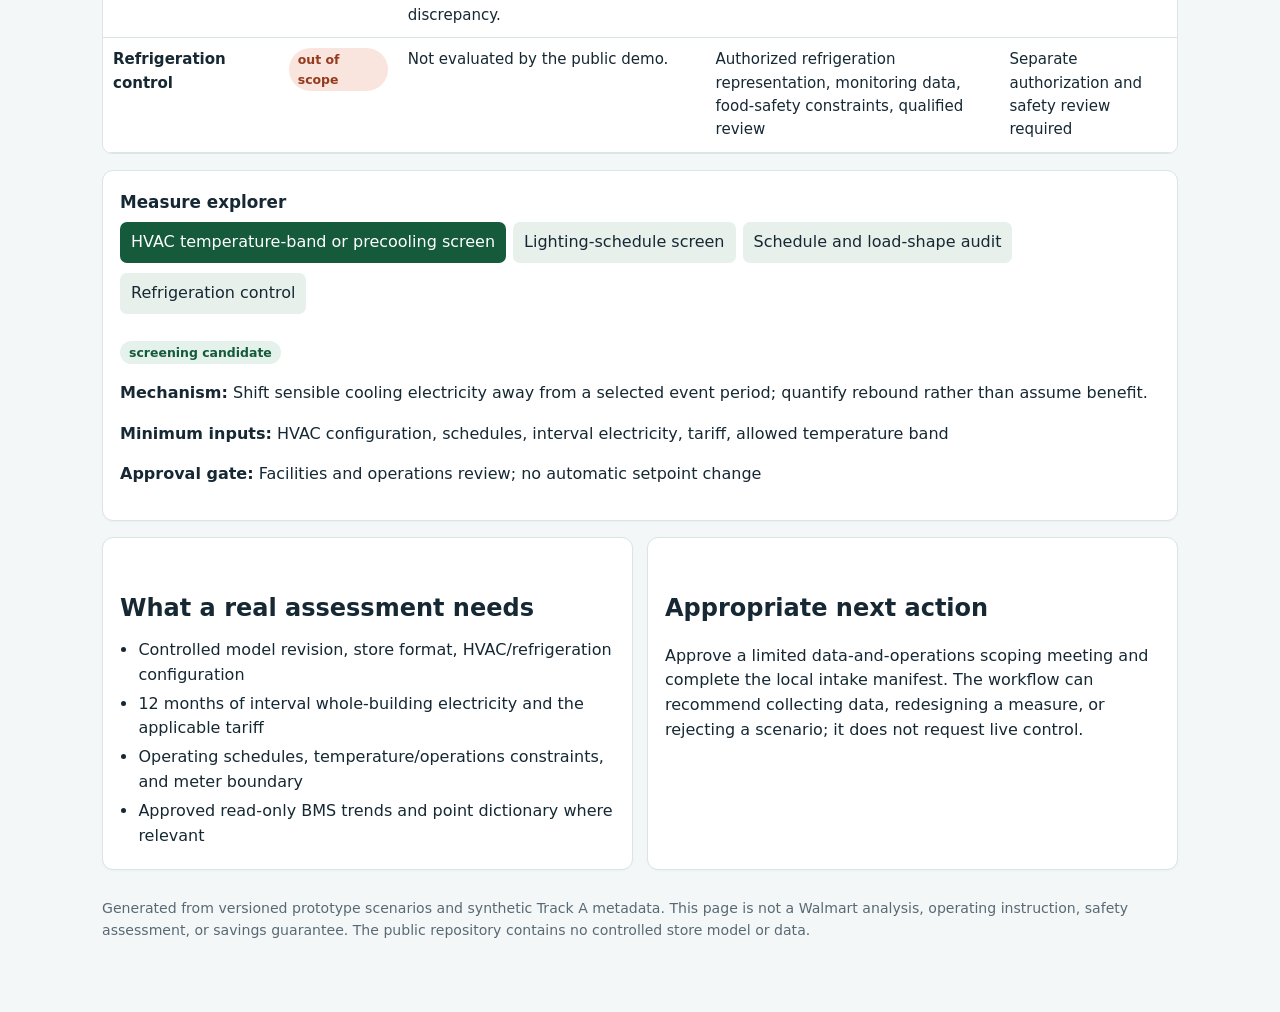
==== commit 657e4c02: "Add RetailFlex Climate Atlas" ====
--- a/docs/index.html
+++ b/docs/index.html
@@ -2,7 +2,7 @@
 <html lang="en">
 <head>
   <meta charset="utf-8"><meta name="viewport" content="width=device-width, initial-scale=1">
-  <title>RetailFlex Decision Sandbox</title>
+  <title>RetailFlex Decision Studio</title>
   <style>
     :root { --green:#145a3b; --blue:#126fa6; --ink:#162833; --muted:#596974; --line:#dbe4e7; --paper:#f4f7f7; --amber:#fff3d6; --red:#963a1d; }
     * { box-sizing:border-box } body { margin:0; background:var(--paper); color:var(--ink); font:16px/1.55 system-ui,-apple-system,Segoe UI,sans-serif; }
@@ -14,20 +14,25 @@
     .tag.warn { background:#fff1d0; color:#815000 } .tag.no { background:#f9e5dd; color:var(--red) } .steps { display:grid; grid-template-columns:repeat(auto-fit,minmax(220px,1fr)); gap:12px; counter-reset:step; }
     .step { background:#fff; border-top:4px solid var(--green); border-radius:9px; padding:15px; border-left:1px solid var(--line); border-right:1px solid var(--line); border-bottom:1px solid var(--line); } .num { color:var(--green); font-weight:800; }
     table { width:100%; border-collapse:collapse; background:#fff; font-size:.94rem; } th,td { padding:10px; vertical-align:top; border-bottom:1px solid var(--line); text-align:left; } th { background:#e7f0eb; } .table-wrap { overflow-x:auto; border:1px solid var(--line); border-radius:10px; }
-    svg { width:100%; height:310px; background:#fff; border:1px solid var(--line); border-radius:10px; } button { color:#fff; background:var(--green); border:0; border-radius:7px; padding:8px 11px; margin:0 7px 10px 0; cursor:pointer; font:inherit; } button.off { background:#80958a; }
+    svg { width:100%; height:310px; background:#fff; border:1px solid var(--line); border-radius:10px; } button { color:#fff; background:var(--green); border:0; border-radius:7px; padding:8px 11px; margin:0 7px 10px 0; cursor:pointer; font:inherit; } button.off { background:#80958a; } button.pick { background:#e7f0eb; color:var(--ink); } button.pick[aria-pressed="true"] { background:var(--green); color:#fff; }
     ul { margin:.45rem 0 0; padding-left:1.15rem } li { margin:.25rem 0 } .footer { color:var(--muted); font-size:.88rem; margin-top:28px; } a { color:var(--blue); } @media print { body{background:#fff}.boundary,.card,.panel,.step{box-shadow:none}button{display:none} }
   </style>
 </head>
 <body><main>
   <div class="kicker">University of Arkansas · NED³ · public screening demonstration</div>
-  <h1>RetailFlex Decision Sandbox</h1>
+  <h1>RetailFlex Decision Studio</h1>
   <p class="muted">Representative Northwest Arkansas SuperMarket prototype · annual EnergyPlus simulations · Track A product workflow</p>
   <div class="boundary" id="boundary"></div>
   <section class="grid" id="cards"></section>
+  <p><a href="atlas/">Open the RetailFlex Climate Atlas →</a> <span class="muted">Public TMY3 station metrics for weather-file selection and climate screening.</span></p>
 
   <h2>Decision path</h2>
   <p class="muted">Each stage increases the permitted claim only when the necessary evidence is present.</p>
   <section class="steps" id="workflow"></section>
+
+  <h2>Scenario trade-space</h2>
+  <p class="muted">Select a simulated case to inspect its change relative to the prototype baseline. This view does not calculate tariff cost, savings, comfort, or operational feasibility.</p>
+  <section class="grid"><div class="panel"><h3>Annual electricity versus annual peak</h3><svg id="scatter" viewBox="0 0 640 340" role="img" aria-label="Scenario trade-space showing annual electricity change and annual peak change"></svg></div><div class="panel"><h3>Selected case</h3><div id="scenarioSelection"></div><div id="scenarioChooser" style="margin-top:12px"></div></div></section>
 
   <h2>Illustrative peak-day comparison</h2>
   <p class="muted">Selected summer event day: <strong id="day"></strong>; modeled event window: <strong id="window"></strong>. Hourly facility electricity is presented as average kW.</p>
@@ -41,6 +46,7 @@
   <h2>Bounded measure library</h2>
   <p class="muted">A measure remains a screening candidate until its listed inputs and approval gate are satisfied.</p>
   <div class="table-wrap"><table><thead><tr><th>Measure</th><th>Status</th><th>Physical/operational mechanism</th><th>Minimum inputs</th><th>Approval gate</th></tr></thead><tbody id="measures"></tbody></table></div>
+  <section class="panel" style="margin-top:16px"><h3>Measure explorer</h3><div id="measureControls"></div><div id="measureDetail"></div></section>
 
   <section class="grid" style="margin-top:16px"><div class="panel"><h2>What a real assessment needs</h2><ul><li>Controlled model revision, store format, HVAC/refrigeration configuration</li><li>12 months of interval whole-building electricity and the applicable tariff</li><li>Operating schedules, temperature/operations constraints, and meter boundary</li><li>Approved read-only BMS trends and point dictionary where relevant</li></ul></div><div class="panel"><h2>Appropriate next action</h2><p>Approve a limited data-and-operations scoping meeting and complete the local intake manifest. The workflow can recommend collecting data, redesigning a measure, or rejecting a scenario; it does not request live control.</p></div></section>
   <p class="footer">Generated from versioned prototype scenarios and synthetic Track A metadata. This page is not a Walmart analysis, operating instruction, safety assessment, or savings guarantee. The public repository contains no controlled store model or data.</p>
@@ -54,5 +60,12 @@
 document.querySelector('#scenarioRows').innerHTML=s.map(x=>`<tr><td><strong>${x.label}</strong><br><span class="muted">${x.description}</span></td><td>${fmt(x.annual_site_kwh)} kWh</td><td>${fmt(x.annual_peak_kw)} kW</td><td>${fmt(x.event_window_kwh)} kWh</td><td class="${verdict(x).startsWith('Reject')?'risk':''}">${verdict(x)}</td></tr>`).join('');
 const r=t.readiness_example; document.querySelector('#readiness').innerHTML=`<div class="card"><span class="tag warn">${r.status.replaceAll('_',' ')}</span><h3>${r.label}</h3><p>${r.next_step}</p></div><div class="card"><h3>Available metadata</h3><ul>${r.available.map(x=>`<li>${x}</li>`).join('')}</ul></div><div class="card"><h3>Still pending</h3><ul>${r.pending.map(x=>`<li>${x}</li>`).join('')}</ul></div><div class="card"><h3>Still prohibited</h3><ul>${r.blocked_actions.map(x=>`<li class="risk">${x}</li>`).join('')}</ul></div>`;
 document.querySelector('#measures').innerHTML=t.measure_library.map(x=>`<tr><td><strong>${x.name}</strong></td><td><span class="tag ${x.state==='out of scope'?'no':x.state==='QA candidate'?'warn':''}">${x.state}</span></td><td>${x.mechanism}</td><td>${x.minimum_inputs}</td><td>${x.approval_gate}</td></tr>`).join('');
-const colors=['#145a3b','#126fa6','#c5661b']; let shown=new Set(s.map(x=>x.id)); function draw(){document.querySelector('#toggles').innerHTML=s.map((x,i)=>`<button class="${shown.has(x.id)?'':'off'}" onclick="toggleCase('${x.id}')">${x.label}</button>`).join(''); const all=s.flatMap(x=>x.event_day_hourly_kw.map(p=>p.kw)); const max=Math.ceil(Math.max(...all)/20)*20; let out=''; for(let y=0;y<=max;y+=max/4){const py=265-y/max*225;out+=`<line x1="55" y1="${py}" x2="970" y2="${py}" stroke="#dfe5e8"/><text x="5" y="${py+4}" font-size="12">${Math.round(y)} kW</text>`} for(let h=0;h<24;h+=3){const x=55+h/23*915;out+=`<text x="${x-8}" y="290" font-size="12">${h}:00</text>`} s.forEach((x,i)=>{if(!shown.has(x.id))return;const pts=x.event_day_hourly_kw.map(p=>`${55+p.hour/23*915},${265-p.kw/max*225}`).join(' ');out+=`<polyline points="${pts}" fill="none" stroke="${colors[i]}" stroke-width="3"/><text x="650" y="${27+i*20}" fill="${colors[i]}" font-size="13">${x.label}</text>`}); document.querySelector('#chart').innerHTML=out;} window.toggleCase=id=>{shown.has(id)?shown.delete(id):shown.add(id);draw()}; draw();
+let selectedScenarioId='thermal_shift_lighting'; let selectedMeasureIndex=0;
+function scenarioById(id){return s.find(x=>x.id===id)}
+function drawScatter(){const svg=document.querySelector('#scatter');const values=s.map(x=>({x:(x.annual_site_kwh-base.annual_site_kwh)/1000,y:x.annual_peak_kw-base.annual_peak_kw,label:x.label,id:x.id,event:x.event_window_kwh-base.event_window_kwh}));const extent=(values,key)=>{const a=values.map(v=>v[key]);const lo=Math.min(...a),hi=Math.max(...a),pad=Math.max((hi-lo)*.18,.15);return[lo-pad,hi+pad]};const [x0,x1]=extent(values,'x'),[y0,y1]=extent(values,'y'),L=78,R=26,T=24,B=58,W=640,H=340,x=v=>L+(v-x0)/(x1-x0)*(W-L-R),y=v=>H-B-(v-y0)/(y1-y0)*(H-T-B);let out=`<rect x="${L}" y="${T}" width="${W-L-R}" height="${H-T-B}" fill="none" stroke="#dbe4e7"/>`;for(let i=0;i<=4;i++){const xv=x0+(x1-x0)*i/4,yv=y0+(y1-y0)*i/4;out+=`<line x1="${x(xv)}" y1="${T}" x2="${x(xv)}" y2="${H-B}" stroke="#edf1f2"/><text x="${x(xv)}" y="${H-B+20}" text-anchor="middle" font-size="12">${xv.toFixed(1)}</text><line x1="${L}" y1="${y(yv)}" x2="${W-R}" y2="${y(yv)}" stroke="#edf1f2"/><text x="${L-8}" y="${y(yv)+4}" text-anchor="end" font-size="12">${yv.toFixed(1)}</text>`}out+=`<text x="${(L+W-R)/2}" y="${H-12}" text-anchor="middle" font-size="12">Annual electricity change (MWh)</text><text transform="translate(18 ${(T+H-B)/2}) rotate(-90)" text-anchor="middle" font-size="12">Annual peak change (kW)</text>`;values.forEach((v,i)=>{const active=v.id===selectedScenarioId;out+=`<circle cx="${x(v.x)}" cy="${y(v.y)}" r="${active?10:7}" fill="${colors[i]}" opacity="${active?1:.78}"/><text x="${x(v.x)+11}" y="${y(v.y)-10}" font-size="12">${v.id==='baseline'?'Baseline':v.id==='thermal_shift'?'Thermal':'Thermal + lighting'}</text>`});svg.innerHTML=out}
+function renderScenarioSelection(){const x=scenarioById(selectedScenarioId),annual=x.annual_site_kwh-base.annual_site_kwh,peak=x.annual_peak_kw-base.annual_peak_kw,event=x.event_window_kwh-base.event_window_kwh;document.querySelector('#scenarioSelection').innerHTML=`<span class="tag ${verdict(x).startsWith('Reject')?'no':''}">${verdict(x)}</span><h3 style="margin-top:10px">${x.label}</h3><p>${x.description}</p><ul><li><strong>Annual electricity:</strong> ${annual>=0?'+':''}${(annual/1000).toFixed(2)} MWh</li><li><strong>Annual peak:</strong> ${peak>=0?'+':''}${peak.toFixed(1)} kW</li><li><strong>Event-window energy:</strong> ${event>=0?'+':''}${event.toFixed(2)} kWh</li></ul>`;document.querySelector('#scenarioChooser').innerHTML=s.map(x=>`<button class="pick" aria-pressed="${x.id===selectedScenarioId}" onclick="selectScenario('${x.id}')">${x.label}</button>`).join('')}
+window.selectScenario=id=>{selectedScenarioId=id;renderScenarioSelection();drawScatter()};
+function renderMeasureExplorer(){const m=t.measure_library[selectedMeasureIndex];document.querySelector('#measureControls').innerHTML=t.measure_library.map((x,i)=>`<button class="pick" aria-pressed="${i===selectedMeasureIndex}" onclick="selectMeasure(${i})">${x.name}</button>`).join('');document.querySelector('#measureDetail').innerHTML=`<p><span class="tag ${m.state==='out of scope'?'no':m.state==='QA candidate'?'warn':''}">${m.state}</span></p><p><strong>Mechanism:</strong> ${m.mechanism}</p><p><strong>Minimum inputs:</strong> ${m.minimum_inputs}</p><p><strong>Approval gate:</strong> ${m.approval_gate}</p>`}
+window.selectMeasure=i=>{selectedMeasureIndex=i;renderMeasureExplorer()};
+const colors=['#145a3b','#126fa6','#c5661b']; let shown=new Set(s.map(x=>x.id)); function draw(){document.querySelector('#toggles').innerHTML=s.map((x,i)=>`<button class="${shown.has(x.id)?'':'off'}" onclick="toggleCase('${x.id}')">${x.label}</button>`).join(''); const all=s.flatMap(x=>x.event_day_hourly_kw.map(p=>p.kw)); const max=Math.ceil(Math.max(...all)/20)*20; let out=''; for(let y=0;y<=max;y+=max/4){const py=265-y/max*225;out+=`<line x1="55" y1="${py}" x2="970" y2="${py}" stroke="#dfe5e8"/><text x="5" y="${py+4}" font-size="12">${Math.round(y)} kW</text>`} for(let h=0;h<24;h+=3){const x=55+h/23*915;out+=`<text x="${x-8}" y="290" font-size="12">${h}:00</text>`} s.forEach((x,i)=>{if(!shown.has(x.id))return;const pts=x.event_day_hourly_kw.map(p=>`${55+p.hour/23*915},${265-p.kw/max*225}`).join(' ');out+=`<polyline points="${pts}" fill="none" stroke="${colors[i]}" stroke-width="3"/><text x="650" y="${27+i*20}" fill="${colors[i]}" font-size="13">${x.label}</text>`}); document.querySelector('#chart').innerHTML=out;} window.toggleCase=id=>{shown.has(id)?shown.delete(id):shown.add(id);draw()}; renderScenarioSelection(); drawScatter(); renderMeasureExplorer(); draw();
 </script></body></html>
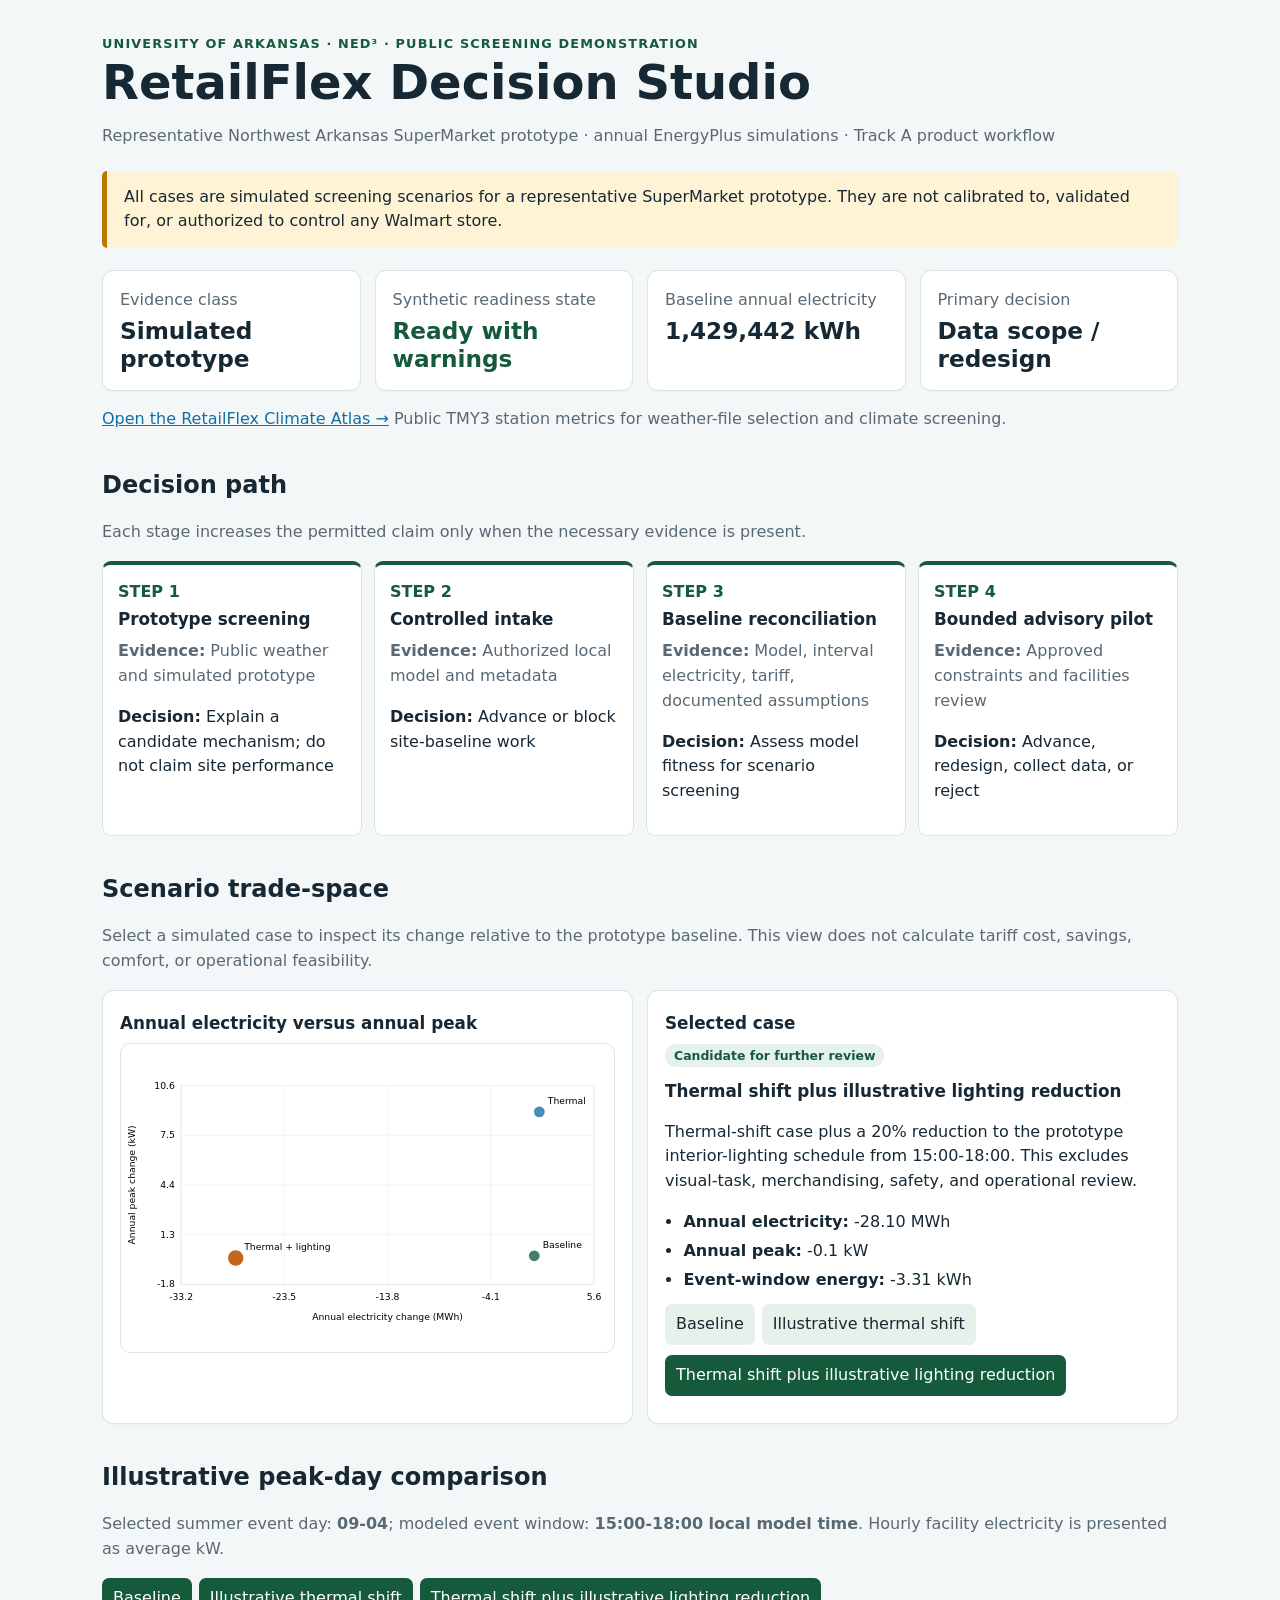
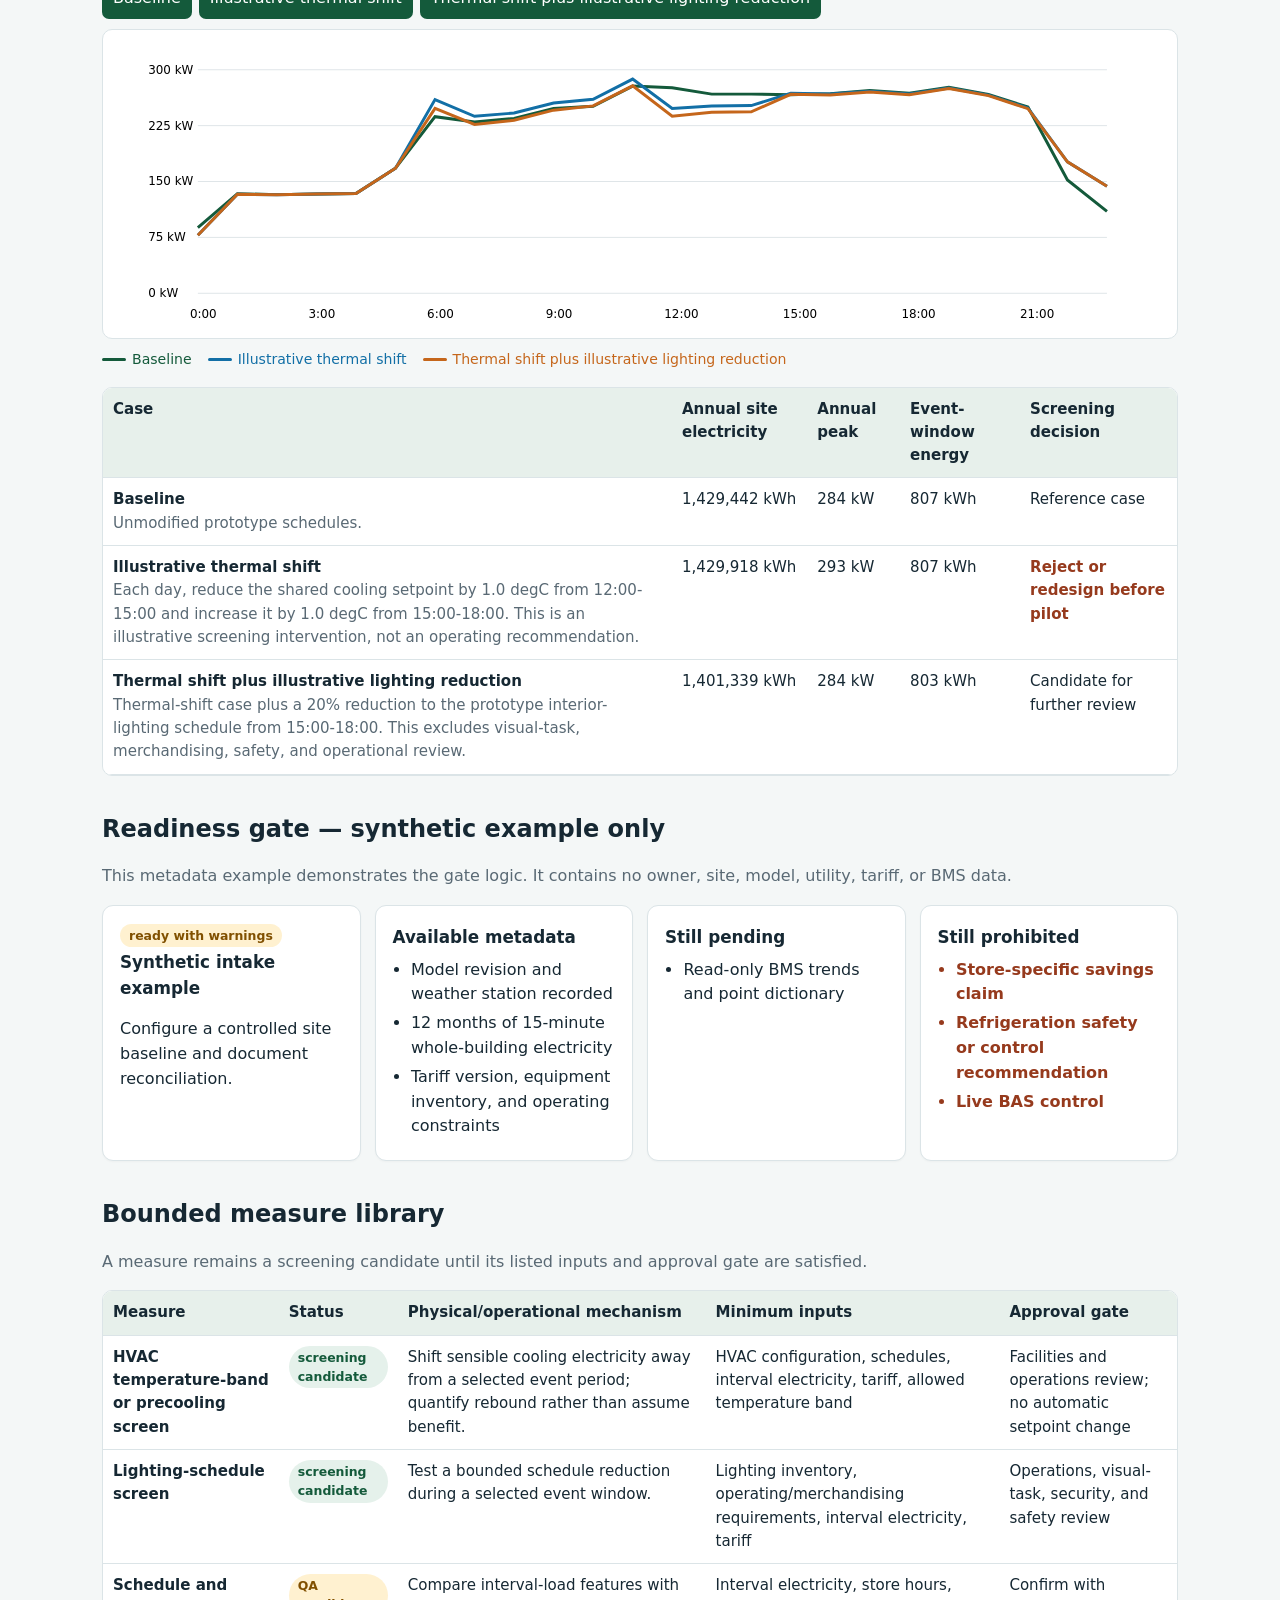
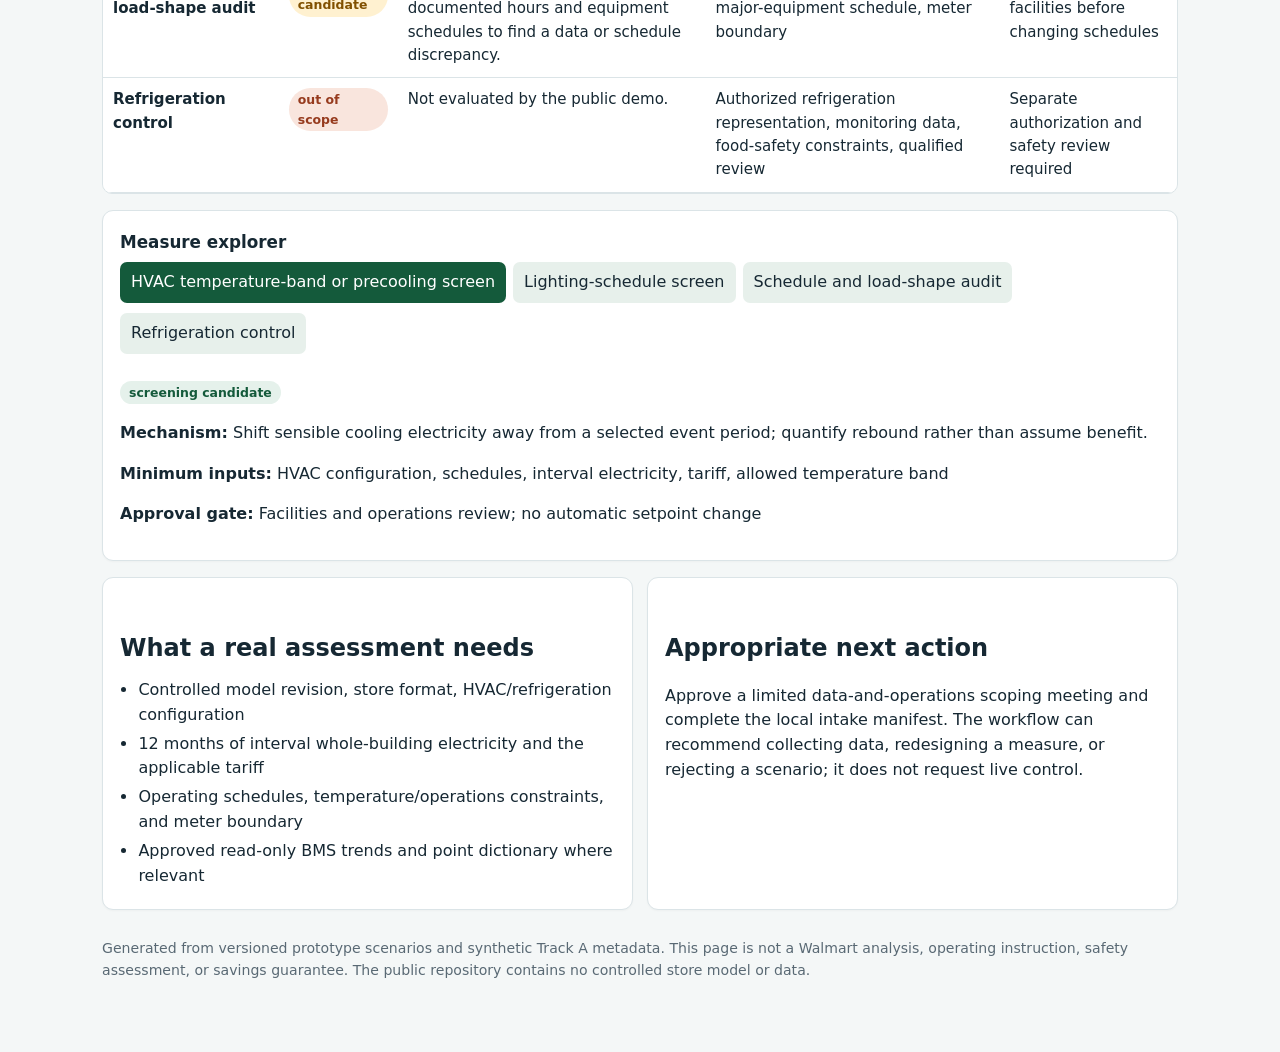
==== commit abc315bc: "Fix decision-studio chart legend layout" ====
--- a/docs/index.html
+++ b/docs/index.html
@@ -14,7 +14,7 @@
     .tag.warn { background:#fff1d0; color:#815000 } .tag.no { background:#f9e5dd; color:var(--red) } .steps { display:grid; grid-template-columns:repeat(auto-fit,minmax(220px,1fr)); gap:12px; counter-reset:step; }
     .step { background:#fff; border-top:4px solid var(--green); border-radius:9px; padding:15px; border-left:1px solid var(--line); border-right:1px solid var(--line); border-bottom:1px solid var(--line); } .num { color:var(--green); font-weight:800; }
     table { width:100%; border-collapse:collapse; background:#fff; font-size:.94rem; } th,td { padding:10px; vertical-align:top; border-bottom:1px solid var(--line); text-align:left; } th { background:#e7f0eb; } .table-wrap { overflow-x:auto; border:1px solid var(--line); border-radius:10px; }
-    svg { width:100%; height:310px; background:#fff; border:1px solid var(--line); border-radius:10px; } button { color:#fff; background:var(--green); border:0; border-radius:7px; padding:8px 11px; margin:0 7px 10px 0; cursor:pointer; font:inherit; } button.off { background:#80958a; } button.pick { background:#e7f0eb; color:var(--ink); } button.pick[aria-pressed="true"] { background:var(--green); color:#fff; }
+    svg { display:block; width:100%; height:310px; background:#fff; border:1px solid var(--line); border-radius:10px; } .chart-legend { display:flex; flex-wrap:wrap; gap:8px 16px; margin:10px 0 16px; color:var(--muted); font-size:.88rem; } .legend-item { display:inline-flex; align-items:center; gap:6px; } .legend-line { width:24px; height:0; border-top:3px solid currentColor; border-radius:2px; } .legend-item.hidden { opacity:.5; text-decoration:line-through; } button { color:#fff; background:var(--green); border:0; border-radius:7px; padding:8px 11px; margin:0 7px 10px 0; cursor:pointer; font:inherit; } button.off { background:#80958a; } button.pick { background:#e7f0eb; color:var(--ink); } button.pick[aria-pressed="true"] { background:var(--green); color:#fff; }
     ul { margin:.45rem 0 0; padding-left:1.15rem } li { margin:.25rem 0 } .footer { color:var(--muted); font-size:.88rem; margin-top:28px; } a { color:var(--blue); } @media print { body{background:#fff}.boundary,.card,.panel,.step{box-shadow:none}button{display:none} }
   </style>
 </head>
@@ -36,7 +36,7 @@
 
   <h2>Illustrative peak-day comparison</h2>
   <p class="muted">Selected summer event day: <strong id="day"></strong>; modeled event window: <strong id="window"></strong>. Hourly facility electricity is presented as average kW.</p>
-  <div id="toggles"></div><svg id="chart" viewBox="0 0 1000 310" role="img" aria-label="Hourly facility electricity comparison"></svg>
+  <div id="toggles"></div><svg id="chart" viewBox="0 0 1000 310" role="img" aria-label="Hourly facility electricity comparison"></svg><div id="chartLegend" class="chart-legend" aria-label="Scenario legend"></div>
   <div class="table-wrap"><table><thead><tr><th>Case</th><th>Annual site electricity</th><th>Annual peak</th><th>Event-window energy</th><th>Screening decision</th></tr></thead><tbody id="scenarioRows"></tbody></table></div>
 
   <h2>Readiness gate — synthetic example only</h2>
@@ -67,5 +67,5 @@
 window.selectScenario=id=>{selectedScenarioId=id;renderScenarioSelection();drawScatter()};
 function renderMeasureExplorer(){const m=t.measure_library[selectedMeasureIndex];document.querySelector('#measureControls').innerHTML=t.measure_library.map((x,i)=>`<button class="pick" aria-pressed="${i===selectedMeasureIndex}" onclick="selectMeasure(${i})">${x.name}</button>`).join('');document.querySelector('#measureDetail').innerHTML=`<p><span class="tag ${m.state==='out of scope'?'no':m.state==='QA candidate'?'warn':''}">${m.state}</span></p><p><strong>Mechanism:</strong> ${m.mechanism}</p><p><strong>Minimum inputs:</strong> ${m.minimum_inputs}</p><p><strong>Approval gate:</strong> ${m.approval_gate}</p>`}
 window.selectMeasure=i=>{selectedMeasureIndex=i;renderMeasureExplorer()};
-const colors=['#145a3b','#126fa6','#c5661b']; let shown=new Set(s.map(x=>x.id)); function draw(){document.querySelector('#toggles').innerHTML=s.map((x,i)=>`<button class="${shown.has(x.id)?'':'off'}" onclick="toggleCase('${x.id}')">${x.label}</button>`).join(''); const all=s.flatMap(x=>x.event_day_hourly_kw.map(p=>p.kw)); const max=Math.ceil(Math.max(...all)/20)*20; let out=''; for(let y=0;y<=max;y+=max/4){const py=265-y/max*225;out+=`<line x1="55" y1="${py}" x2="970" y2="${py}" stroke="#dfe5e8"/><text x="5" y="${py+4}" font-size="12">${Math.round(y)} kW</text>`} for(let h=0;h<24;h+=3){const x=55+h/23*915;out+=`<text x="${x-8}" y="290" font-size="12">${h}:00</text>`} s.forEach((x,i)=>{if(!shown.has(x.id))return;const pts=x.event_day_hourly_kw.map(p=>`${55+p.hour/23*915},${265-p.kw/max*225}`).join(' ');out+=`<polyline points="${pts}" fill="none" stroke="${colors[i]}" stroke-width="3"/><text x="650" y="${27+i*20}" fill="${colors[i]}" font-size="13">${x.label}</text>`}); document.querySelector('#chart').innerHTML=out;} window.toggleCase=id=>{shown.has(id)?shown.delete(id):shown.add(id);draw()}; renderScenarioSelection(); drawScatter(); renderMeasureExplorer(); draw();
+const colors=['#145a3b','#126fa6','#c5661b']; let shown=new Set(s.map(x=>x.id)); function draw(){document.querySelector('#toggles').innerHTML=s.map((x,i)=>`<button class="${shown.has(x.id)?'':'off'}" aria-pressed="${shown.has(x.id)}" onclick="toggleCase('${x.id}')">${x.label}</button>`).join(''); document.querySelector('#chartLegend').innerHTML=s.map((x,i)=>`<span class="legend-item ${shown.has(x.id)?'':'hidden'}" style="color:${colors[i]}"><span class="legend-line"></span><span>${x.label}</span></span>`).join(''); const all=s.flatMap(x=>x.event_day_hourly_kw.map(p=>p.kw)); const max=Math.ceil(Math.max(...all)/20)*20; let out=''; for(let y=0;y<=max;y+=max/4){const py=265-y/max*225;out+=`<line x1="55" y1="${py}" x2="970" y2="${py}" stroke="#dfe5e8"/><text x="5" y="${py+4}" font-size="12">${Math.round(y)} kW</text>`} for(let h=0;h<24;h+=3){const x=55+h/23*915;out+=`<text x="${x-8}" y="290" font-size="12">${h}:00</text>`} s.forEach((x,i)=>{if(!shown.has(x.id))return;const pts=x.event_day_hourly_kw.map(p=>`${55+p.hour/23*915},${265-p.kw/max*225}`).join(' ');out+=`<polyline points="${pts}" fill="none" stroke="${colors[i]}" stroke-width="3"/>`}); document.querySelector('#chart').innerHTML=out;} window.toggleCase=id=>{shown.has(id)?shown.delete(id):shown.add(id);draw()}; renderScenarioSelection(); drawScatter(); renderMeasureExplorer(); draw();
 </script></body></html>
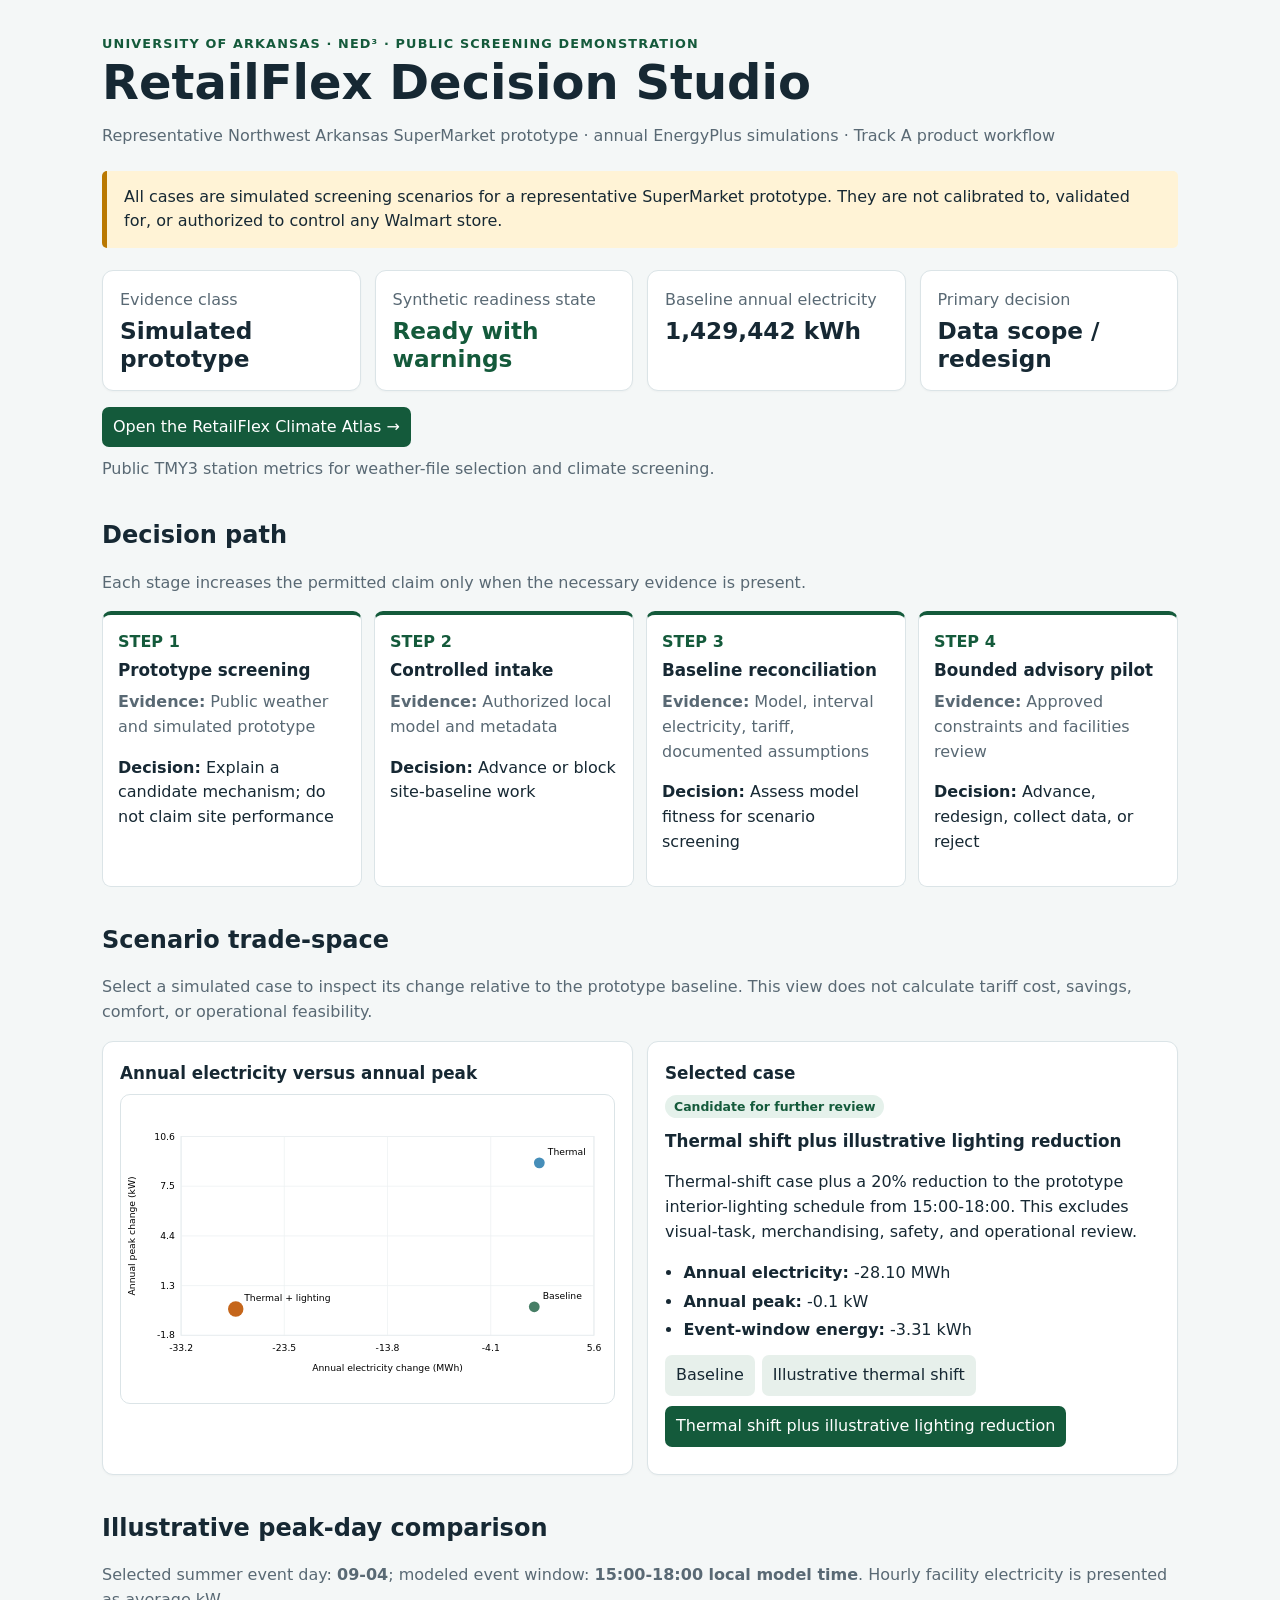
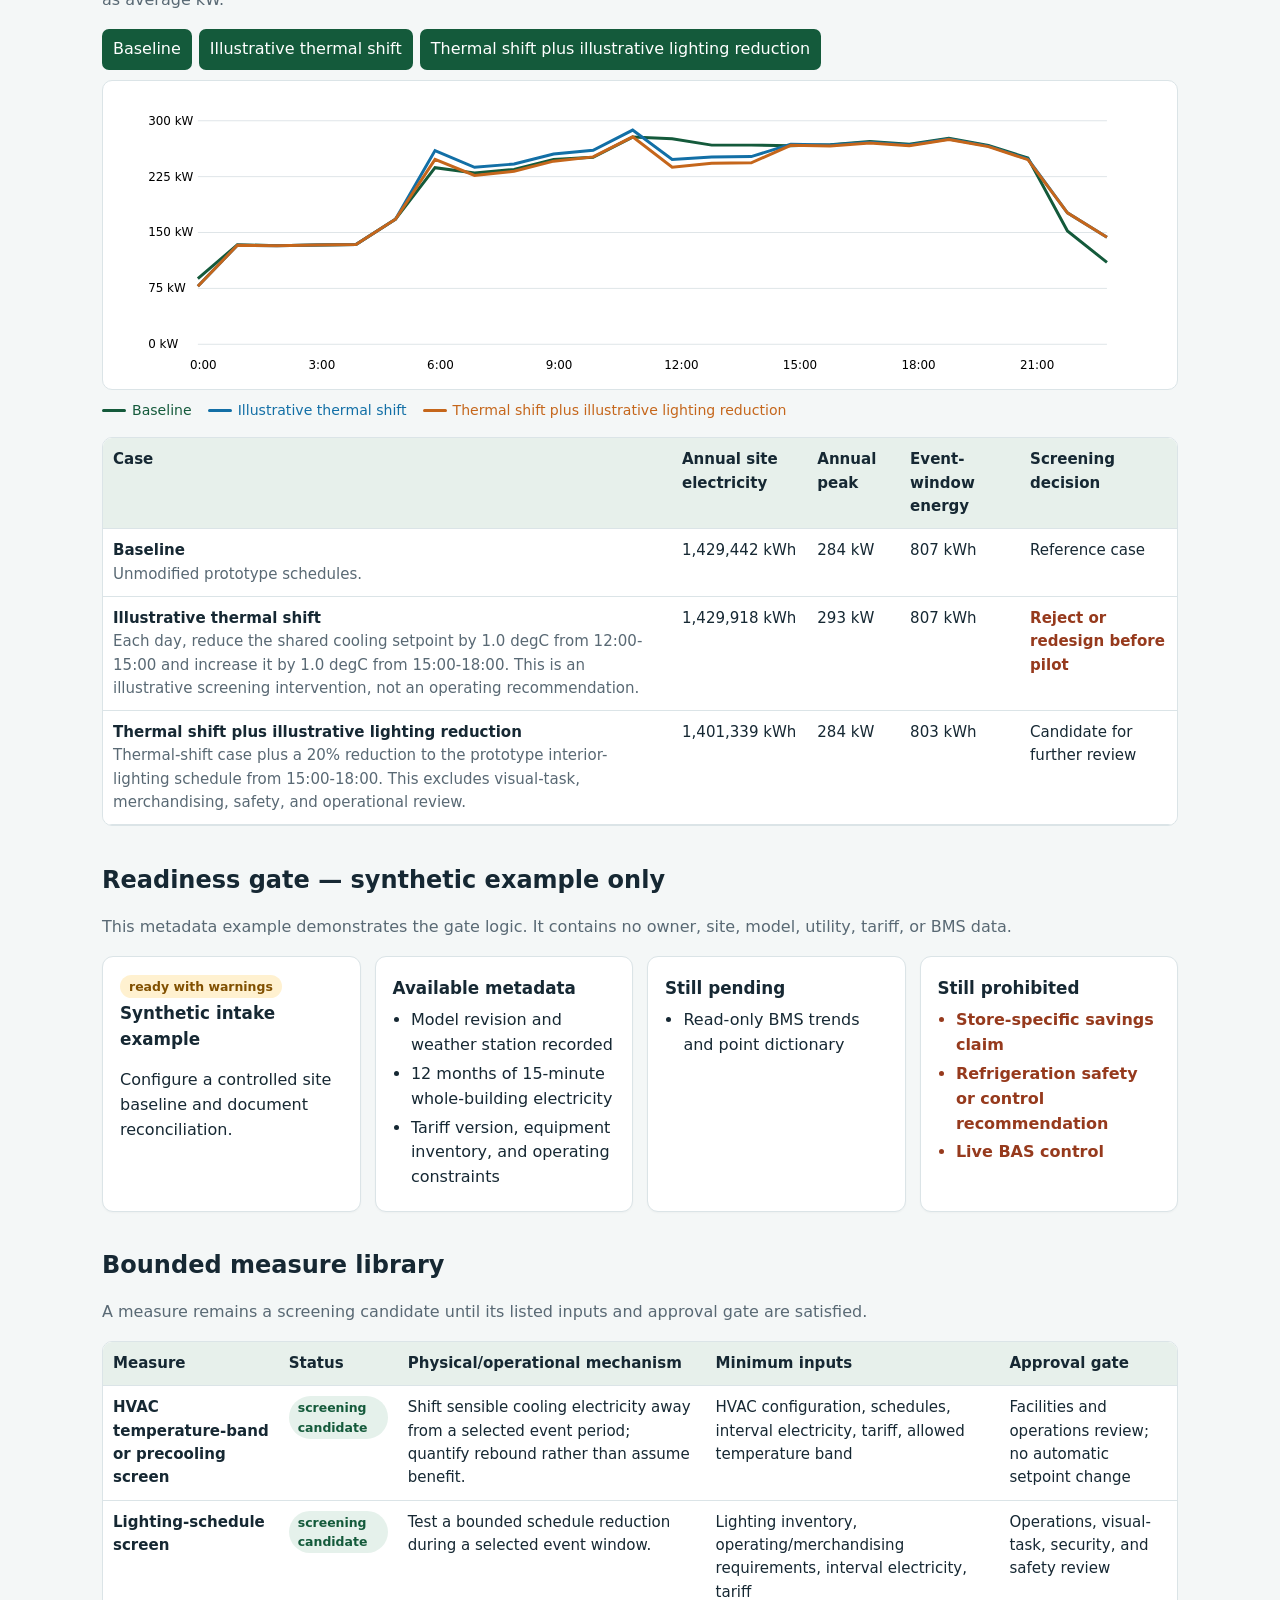
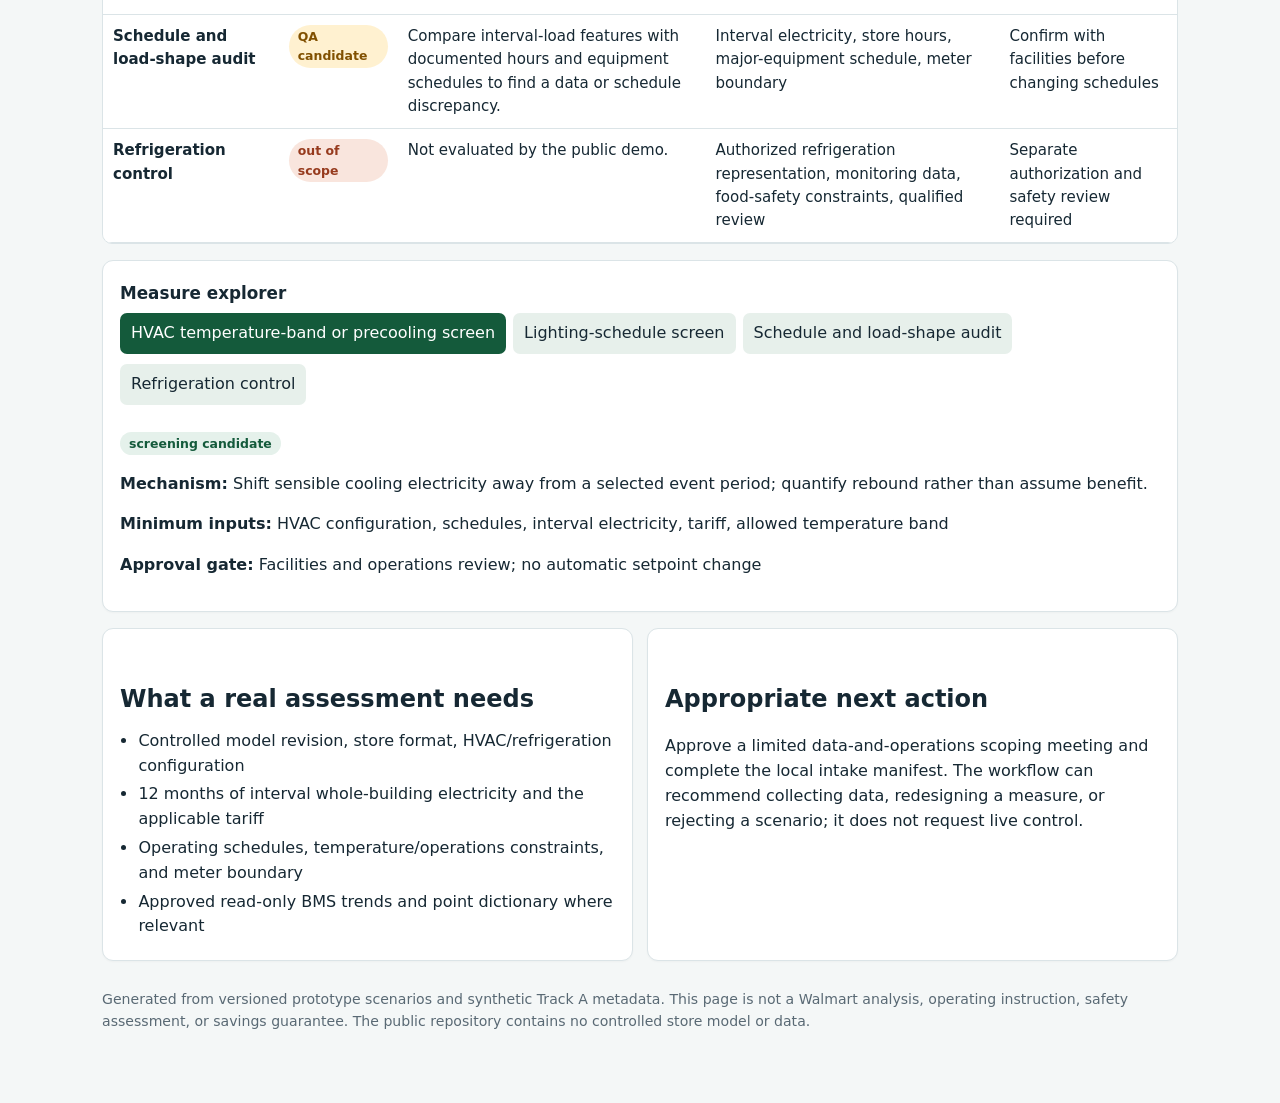
==== commit 69bb7bbb: "Add studio and atlas navigation buttons" ====
--- a/docs/index.html
+++ b/docs/index.html
@@ -14,7 +14,7 @@
     .tag.warn { background:#fff1d0; color:#815000 } .tag.no { background:#f9e5dd; color:var(--red) } .steps { display:grid; grid-template-columns:repeat(auto-fit,minmax(220px,1fr)); gap:12px; counter-reset:step; }
     .step { background:#fff; border-top:4px solid var(--green); border-radius:9px; padding:15px; border-left:1px solid var(--line); border-right:1px solid var(--line); border-bottom:1px solid var(--line); } .num { color:var(--green); font-weight:800; }
     table { width:100%; border-collapse:collapse; background:#fff; font-size:.94rem; } th,td { padding:10px; vertical-align:top; border-bottom:1px solid var(--line); text-align:left; } th { background:#e7f0eb; } .table-wrap { overflow-x:auto; border:1px solid var(--line); border-radius:10px; }
-    svg { display:block; width:100%; height:310px; background:#fff; border:1px solid var(--line); border-radius:10px; } .chart-legend { display:flex; flex-wrap:wrap; gap:8px 16px; margin:10px 0 16px; color:var(--muted); font-size:.88rem; } .legend-item { display:inline-flex; align-items:center; gap:6px; } .legend-line { width:24px; height:0; border-top:3px solid currentColor; border-radius:2px; } .legend-item.hidden { opacity:.5; text-decoration:line-through; } button { color:#fff; background:var(--green); border:0; border-radius:7px; padding:8px 11px; margin:0 7px 10px 0; cursor:pointer; font:inherit; } button.off { background:#80958a; } button.pick { background:#e7f0eb; color:var(--ink); } button.pick[aria-pressed="true"] { background:var(--green); color:#fff; }
+    svg { display:block; width:100%; height:310px; background:#fff; border:1px solid var(--line); border-radius:10px; } .chart-legend { display:flex; flex-wrap:wrap; gap:8px 16px; margin:10px 0 16px; color:var(--muted); font-size:.88rem; } .legend-item { display:inline-flex; align-items:center; gap:6px; } .legend-line { width:24px; height:0; border-top:3px solid currentColor; border-radius:2px; } .legend-item.hidden { opacity:.5; text-decoration:line-through; } button,.action-button { display:inline-block; color:#fff; background:var(--green); border:0; border-radius:7px; padding:8px 11px; margin:0 7px 10px 0; cursor:pointer; font:inherit; text-decoration:none; } .action-button:hover { background:#0d442c; color:#fff; } button.off { background:#80958a; } button.pick { background:#e7f0eb; color:var(--ink); } button.pick[aria-pressed="true"] { background:var(--green); color:#fff; }
     ul { margin:.45rem 0 0; padding-left:1.15rem } li { margin:.25rem 0 } .footer { color:var(--muted); font-size:.88rem; margin-top:28px; } a { color:var(--blue); } @media print { body{background:#fff}.boundary,.card,.panel,.step{box-shadow:none}button{display:none} }
   </style>
 </head>
@@ -24,7 +24,7 @@
   <p class="muted">Representative Northwest Arkansas SuperMarket prototype · annual EnergyPlus simulations · Track A product workflow</p>
   <div class="boundary" id="boundary"></div>
   <section class="grid" id="cards"></section>
-  <p><a href="atlas/">Open the RetailFlex Climate Atlas →</a> <span class="muted">Public TMY3 station metrics for weather-file selection and climate screening.</span></p>
+  <p><a class="action-button" href="atlas/">Open the RetailFlex Climate Atlas →</a><br><span class="muted">Public TMY3 station metrics for weather-file selection and climate screening.</span></p>
 
   <h2>Decision path</h2>
   <p class="muted">Each stage increases the permitted claim only when the necessary evidence is present.</p>
